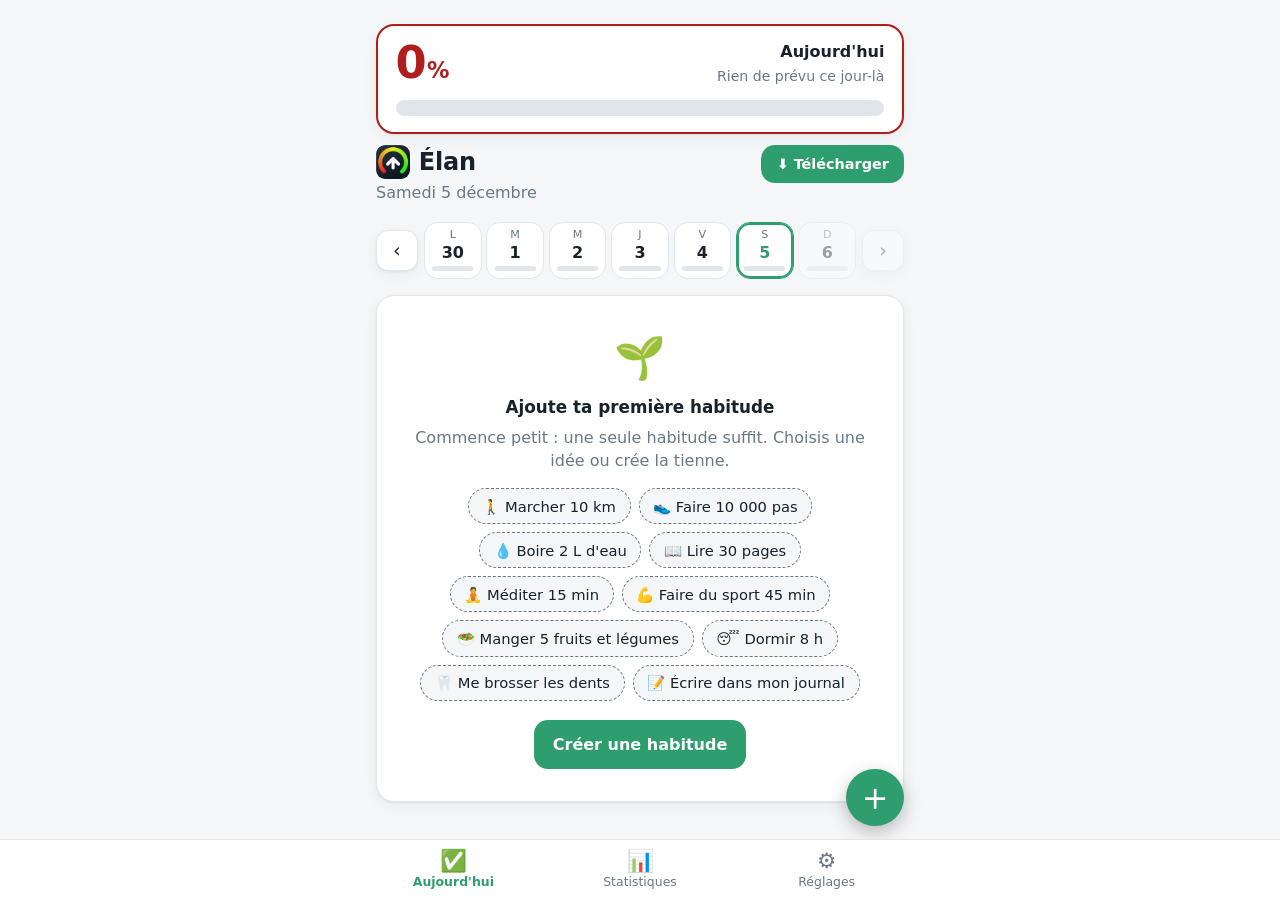
==== index.html @ 86e31b87 "Nouveau logo Elan (jauge rouge-vert et fleche montante) Co-Authored-By: Claude Sonnet 5.5 <noreply@a" ====
<!DOCTYPE html>
<html lang="fr">
<head>
<meta charset="UTF-8">
<meta name="viewport" content="width=device-width, initial-scale=1, viewport-fit=cover">
<title>Élan – Suivi d'habitudes gratuit, séries et jauges</title>
<meta name="description" content="Élan : suis tes habitudes jour après jour : séries, statistiques, calendrier. Gratuit, sans compte, fonctionne hors ligne et tes données restent sur ton appareil.">
<meta property="og:title" content="Élan – Suivi d'habitudes gratuit">
<meta property="og:description" content="Séries, jauges de 0 à 100 % et statistiques. Gratuit, sans compte, hors ligne.">
<meta property="og:type" content="website">
<meta property="og:locale" content="fr_FR">
<link rel="manifest" href="manifest.json">
<meta name="theme-color" content="#f4f6f8" media="(prefers-color-scheme: light)">
<meta name="theme-color" content="#11181f" media="(prefers-color-scheme: dark)">
<link rel="icon" type="image/png" href="icons/icon-192.png">
<link rel="apple-touch-icon" href="icons/apple-touch-icon.png">
<meta name="apple-mobile-web-app-capable" content="yes">
<meta name="mobile-web-app-capable" content="yes">
<meta name="apple-mobile-web-app-title" content="Élan">
<style>
:root{
  --bg:#f4f6f8; --card:#fff; --ink:#18222b; --muted:#6a7885; --line:#e1e6ea; --accent:#2f9e6e; --accent-ink:#fff;
  --shadow:0 1px 2px rgba(20,30,40,.06),0 4px 14px rgba(20,30,40,.05);
}
@media (prefers-color-scheme:dark){
  :root{--bg:#11181f; --card:#1a232c; --ink:#e8eef3; --muted:#8d9ba8; --line:#2a3641; --accent:#3fbf8a; --accent-ink:#08150f; --shadow:none}
}
*{box-sizing:border-box;-webkit-tap-highlight-color:transparent}
html,body{margin:0;background:var(--bg);color:var(--ink);font:16px/1.45 system-ui,-apple-system,"Segoe UI",Roboto,sans-serif}
button,input,select{font:inherit;color:inherit}
button{cursor:pointer}
.app{max-width:560px;margin:0 auto;min-height:100dvh;padding:calc(env(safe-area-inset-top) + 1rem) 1rem calc(5.5rem + env(safe-area-inset-bottom))}
h1{font-size:1.5rem;margin:0;letter-spacing:-.01em;display:flex;align-items:center;gap:.55rem}
h1 img{border-radius:9px}
h2{font-size:1.05rem;margin:1.6rem 0 .6rem}
.sub{color:var(--muted);margin:.1rem 0 0}
.sub::first-letter{text-transform:uppercase}
.head{display:flex;align-items:flex-start;justify-content:space-between;gap:1rem}
.btn.dl{padding:.55rem .95rem;font-size:.9rem;white-space:nowrap;flex:0 0 auto}
.iconbtn{border:1px solid var(--line);background:var(--card);border-radius:12px;width:2.6rem;height:2.6rem;display:grid;place-items:center;font-size:1.2rem;box-shadow:var(--shadow)}
.iconbtn:disabled{opacity:.35;cursor:default}
.card{background:var(--card);border:1px solid var(--line);border-radius:18px;box-shadow:var(--shadow)}

/* semaine */
.week{display:flex;align-items:center;gap:.4rem;margin:1.1rem 0 1rem}
.days{display:grid;grid-template-columns:repeat(7,1fr);gap:.3rem;flex:1}
.day{border:1px solid var(--line);background:var(--card);border-radius:14px;padding:.4rem 0 .45rem;text-align:center;line-height:1.15}
.day small{display:block;color:var(--muted);font-size:.7rem;text-transform:uppercase}
.day b{display:block;font-size:1rem;margin:.1rem 0 .25rem}
.day i{display:block;height:5px;border-radius:9px;margin:0 .45rem;background:var(--line);overflow:hidden}
.day i span{display:block;height:100%;background:var(--accent)}
.day.sel{border-color:var(--accent);box-shadow:0 0 0 2px var(--accent) inset}
.day.today b{color:var(--accent)}
.day:disabled{opacity:.4;cursor:default}

/* synthèse du jour */
.sum{display:flex;align-items:center;gap:1rem;padding:1rem 1.1rem;margin-bottom:1rem}
.ring{flex:0 0 auto;width:78px;height:78px;position:relative}
.ring svg{width:100%;height:100%;transform:rotate(-90deg)}
.ring circle{fill:none;stroke-width:9}
.ring .bg{stroke:var(--line)}
.ring .fg{stroke:var(--accent);stroke-linecap:round;transition:stroke-dashoffset .35s}
.ring span{position:absolute;inset:0;display:grid;place-items:center;font-weight:700}
.sum p{margin:0}
.sum .big{font-size:1.15rem;font-weight:700}
.sum .muted{color:var(--muted);font-size:.92rem}

/* compteur global collé en haut */
.stick{position:sticky;top:0;z-index:4;background:var(--bg);margin:0 -1rem;padding:calc(env(safe-area-inset-top) * 0 + .5rem) 1rem .7rem}
.meter{padding:.9rem 1.1rem 1rem;border-width:2px;border-color:var(--pc);transition:border-color .6s}
.meter .mt{display:flex;align-items:center;gap:1rem}
.meter .mn{font-size:2.8rem;font-weight:800;line-height:1;letter-spacing:-.03em;color:var(--pc);transition:color .6s;font-variant-numeric:tabular-nums}
.meter .mu{font-size:1.4rem;font-weight:800;color:var(--pc);margin-left:.1rem;transition:color .6s}
.meter .ml{margin-left:auto;text-align:right;min-width:0}
.meter .ml b{display:block}
.meter .ml span{color:var(--muted);font-size:.88rem}
.mbar{height:16px;border-radius:99px;background:var(--line);overflow:hidden;margin-top:.8rem}
.mbar span{display:block;height:100%;border-radius:99px;background:var(--pc);transition:width .6s cubic-bezier(.3,.8,.3,1),background-color .6s}

/* jauge 0-100 % d'une habitude chiffrée */
.gauge{flex:0 0 100%;padding:.2rem .2rem .1rem}
.gauge input{-webkit-appearance:none;appearance:none;display:block;width:100%;height:14px;border-radius:99px;margin:.3rem 0;background:linear-gradient(90deg,var(--pc) calc(var(--p) * 1%),var(--line) calc(var(--p) * 1%));outline:none;touch-action:pan-y}
.gauge input::-webkit-slider-thumb{-webkit-appearance:none;width:28px;height:28px;border-radius:50%;background:#fff;border:4px solid var(--pc);box-shadow:0 1px 4px rgba(0,0,0,.35)}
.gauge input::-moz-range-thumb{width:20px;height:20px;border-radius:50%;background:#fff;border:4px solid var(--pc);box-shadow:0 1px 4px rgba(0,0,0,.35)}
.gauge input:focus-visible{outline:2px solid var(--ink);outline-offset:4px}
.gauge .scale{display:flex;justify-content:space-between;color:var(--muted);font-size:.72rem}
.pcol{font-weight:700;color:var(--pc)}
.goalrow{display:grid;grid-template-columns:1fr 1.3fr;gap:.5rem}
.exs{display:flex;gap:.4rem;overflow-x:auto;padding-bottom:.2rem}
.exs .chip{white-space:nowrap;flex:0 0 auto;font-size:.85rem;padding:.3rem .7rem}
.hint{color:var(--muted);font-size:.82rem;font-weight:400}

/* liste d'habitudes */
.list{display:grid;gap:.6rem}
.hab{display:flex;flex-wrap:wrap;align-items:center;gap:.8rem;padding:.7rem .7rem .7rem .8rem}
.check{flex:0 0 auto;width:2.8rem;height:2.8rem;border-radius:50%;border:2.5px solid var(--c);background:transparent;display:grid;place-items:center;font-size:1.3rem;transition:background .15s,transform .1s}
.check:active{transform:scale(.9)}
.hab.done .check{background:var(--c);color:#fff}
.hab .txt{flex:1;min-width:0;text-align:left;background:none;border:0;padding:0}
.hab .name{display:block;font-weight:600;overflow:hidden;text-overflow:ellipsis;white-space:nowrap}
.hab.done .name{color:var(--muted);text-decoration:line-through;text-decoration-thickness:1.5px}
.hab .meta{display:block;color:var(--muted);font-size:.85rem}
.more{border:0;background:none;color:var(--muted);font-size:1.3rem;width:2.2rem;height:2.2rem;border-radius:10px}
.more:hover{background:var(--line)}
.empty{text-align:center;padding:2rem 1.2rem}
.empty .em{font-size:2.6rem}
.chips{display:flex;flex-wrap:wrap;gap:.5rem;justify-content:center;margin-top:1rem}
.chip{border:1px dashed var(--muted);background:var(--bg);border-radius:99px;padding:.4rem .85rem;font-size:.92rem}
.chip:hover{border-style:solid;border-color:var(--ink)}

/* boutons */
.btn{border:0;background:var(--accent);color:var(--accent-ink);font-weight:700;border-radius:14px;padding:.8rem 1.2rem}
.btn.ghost{background:transparent;color:var(--ink);border:1px solid var(--line)}
.btn.danger{background:transparent;color:#d64545;border:1px solid #d64545}
.btn.block{width:100%}
.fab{position:fixed;right:max(1rem,calc(50% - 280px + 1rem));bottom:calc(4.6rem + env(safe-area-inset-bottom));width:3.6rem;height:3.6rem;border-radius:50%;border:0;background:var(--accent);color:var(--accent-ink);font-size:2rem;line-height:1;box-shadow:0 6px 18px rgba(0,0,0,.25);z-index:5}

/* barre d'onglets */
.tabs{position:fixed;left:0;right:0;bottom:0;display:flex;justify-content:center;background:var(--card);border-top:1px solid var(--line);padding-bottom:env(safe-area-inset-bottom);z-index:6}
.tabs div{display:flex;width:100%;max-width:560px}
.tabs button{flex:1;border:0;background:none;padding:.6rem 0 .55rem;color:var(--muted);font-size:.78rem;display:grid;gap:.1rem;justify-items:center}
.tabs button span{font-size:1.35rem;line-height:1}
.tabs button.on{color:var(--accent);font-weight:700}

/* stats */
.grid2{display:grid;grid-template-columns:1fr 1fr;gap:.6rem}
.stat{padding:.9rem 1rem}
.stat b{display:block;font-size:1.6rem;line-height:1.1}
.stat span{color:var(--muted);font-size:.85rem}
.heat{display:grid;grid-template-rows:repeat(7,1fr);grid-auto-flow:column;gap:4px;padding:1rem}
.heat i{aspect-ratio:1;border-radius:4px;background:var(--line);display:block}
.heat i.l1{background:color-mix(in srgb,var(--accent) 30%,var(--line))}
.heat i.l2{background:color-mix(in srgb,var(--accent) 60%,var(--line))}
.heat i.l3{background:var(--accent)}
.heat i.none{background:transparent}
.hs{padding:.9rem 1rem;margin-bottom:.6rem}
.hs .top{display:flex;align-items:center;gap:.6rem}
.hs .top b{flex:1;min-width:0;overflow:hidden;text-overflow:ellipsis;white-space:nowrap}
.hs .nums{display:flex;gap:1.2rem;margin:.6rem 0 .5rem;font-size:.9rem;color:var(--muted)}
.hs .nums strong{color:var(--ink);font-size:1.05rem}
.bar{height:8px;border-radius:9px;background:var(--line);overflow:hidden}
.bar span{display:block;height:100%;background:var(--c)}

/* réglages */
.set{padding:1rem 1.1rem;margin-bottom:.8rem}
.set p{margin:.2rem 0 .8rem;color:var(--muted);font-size:.93rem}
.set .row{display:flex;gap:.6rem;flex-wrap:wrap}
.legal{color:var(--muted);font-size:.85rem;text-align:center;margin-top:1.5rem}
.legal a{color:inherit}

/* fenêtre d'édition */
dialog{border:0;border-radius:22px;padding:0;width:min(520px,calc(100vw - 1.2rem));max-height:92dvh;background:var(--card);color:var(--ink);box-shadow:0 20px 60px rgba(0,0,0,.35)}
dialog::backdrop{background:rgba(8,14,20,.55)}
dialog form{padding:1.2rem 1.2rem 1rem;display:grid;gap:1rem}
dialog h3{margin:0;font-size:1.2rem}
label.f{display:grid;gap:.35rem;font-weight:600;font-size:.92rem}
label.f small{font-weight:400;color:var(--muted)}
input[type=text]{width:100%;padding:.7rem .85rem;border-radius:12px;border:1px solid var(--line);background:var(--bg)}
input[type=text]:focus{outline:2px solid var(--accent);outline-offset:0}
.emojis{display:grid;grid-template-columns:repeat(8,1fr);gap:.3rem}
.emojis button,.dow button{border:1px solid var(--line);background:var(--bg);border-radius:10px;padding:.35rem 0;font-size:1.25rem}
.emojis button.on,.dow button.on{border-color:var(--accent);box-shadow:0 0 0 2px var(--accent) inset}
.colors{display:flex;gap:.55rem;flex-wrap:wrap}
.colors button{width:2.1rem;height:2.1rem;border-radius:50%;border:3px solid var(--card);background:var(--c);box-shadow:0 0 0 1.5px var(--line)}
.colors button.on{box-shadow:0 0 0 2.5px var(--ink)}
.dow{display:grid;grid-template-columns:repeat(7,1fr);gap:.3rem}
.dow button{font-size:.85rem;font-weight:600}
.dow button.on{background:var(--accent);color:var(--accent-ink)}
.presets{display:flex;gap:.8rem;font-size:.85rem}
.presets button{background:none;border:0;color:var(--accent);padding:0;text-decoration:underline}
.acts{display:flex;gap:.6rem;justify-content:space-between;flex-wrap:wrap}
.acts .r{display:flex;gap:.6rem;margin-left:auto}
.toast{position:fixed;left:50%;bottom:calc(5.2rem + env(safe-area-inset-bottom));transform:translateX(-50%) translateY(20px);background:var(--ink);color:var(--bg);padding:.6rem 1rem;border-radius:99px;font-size:.92rem;opacity:0;pointer-events:none;transition:.25s;z-index:20;max-width:90vw;text-align:center}
.toast.show{opacity:1;transform:translateX(-50%)}
@media (prefers-reduced-motion:reduce){*{transition:none!important}}
</style>
</head>
<body>
<div class="app" id="app"></div>
<button class="fab" id="fab" aria-label="Ajouter une habitude">+</button>
<nav class="tabs" aria-label="Navigation"><div>
  <button data-tab="today"><span>✅</span>Aujourd'hui</button>
  <button data-tab="stats"><span>📊</span>Statistiques</button>
  <button data-tab="settings"><span>⚙️</span>Réglages</button>
</div></nav>
<dialog id="dlg"></dialog>
<div class="toast" id="toast" role="status" aria-live="polite"></div>

<script>
"use strict";
/* ---------- données ---------- */
const KEY = "habitudes-v1";
const COLORS = ["#2f9e6e", "#3b8fd9", "#8a63d2", "#e0577d", "#e8863a", "#d9b12a", "#17a2b8", "#7a8794"];
const EMOJIS = ["💧","📖","🏃","🧘","💪","🥗","😴","🧹","📝","🎸","🚭","💊","🦷","🌿","🚶","☀️"];
const WD = ["L","M","M","J","V","S","D"];
const WDLONG = ["lundi","mardi","mercredi","jeudi","vendredi","samedi","dimanche"];
// [icône, nom, objectif chiffré (0 = simple case à cocher), unité]
const SUGGEST = [
  ["🚶","Marcher 10 km",10,"km"], ["👟","Faire 10 000 pas",10000,"pas"], ["💧","Boire 2 L d'eau",2,"L"],
  ["📖","Lire 30 pages",30,"pages"], ["🧘","Méditer 15 min",15,"min"], ["💪","Faire du sport 45 min",45,"min"],
  ["🥗","Manger 5 fruits et légumes",5,"portions"], ["😴","Dormir 8 h",8,"h"],
  ["🦷","Me brosser les dents",0,""], ["📝","Écrire dans mon journal",0,""]
];
// Rouge (0 %) → orange → jaune → vert (100 %), de façon continue.
const pctColor = p => `hsl(${Math.round(Math.max(0, Math.min(100, p)) * 1.2)} 72% ${p > 35 && p < 70 ? 42 : 40}%)`;
const nf = new Intl.NumberFormat("fr-FR", { maximumFractionDigits: 2 });

const $ = s => document.querySelector(s);
const esc = s => String(s).replace(/[&<>"']/g, c => ({ "&": "&amp;", "<": "&lt;", ">": "&gt;", '"': "&quot;", "'": "&#39;" }[c]));
const uid = () => Date.now().toString(36) + Math.random().toString(36).slice(2, 7);

const pad = n => String(n).padStart(2, "0");
const dkey = d => `${d.getFullYear()}-${pad(d.getMonth() + 1)}-${pad(d.getDate())}`;
const parse = k => { const [y, m, d] = k.split("-").map(Number); return new Date(y, m - 1, d, 12); };
const addDays = (k, n) => { const d = parse(k); d.setDate(d.getDate() + n); return dkey(d); };
const wday = k => (parse(k).getDay() + 6) % 7;            // lundi = 0
const todayKey = () => dkey(new Date());
const monday = k => addDays(k, -wday(k));
const isKey = k => typeof k === "string" && /^\d{4}-\d{2}-\d{2}$/.test(k);

function load() {
  try {
    const s = JSON.parse(localStorage.getItem(KEY) || "null");
    if (s) return clean(s);
  } catch (_) {}
  return { habits: [], log: {}, prog: {} };
}
// Nettoie des données (stockage ou import) : on ne garde que ce qui a la bonne forme.
function clean(s) {
  const habits = (Array.isArray(s.habits) ? s.habits : []).filter(h => h && typeof h.id === "string" && typeof h.name === "string" && isKey(h.created)).slice(0, 200).map(h => ({
    id: h.id.slice(0, 40),
    name: h.name.slice(0, 60),
    emoji: typeof h.emoji === "string" ? h.emoji.slice(0, 8) : "✅",
    color: COLORS.includes(h.color) ? h.color : COLORS[0],
    days: Array.isArray(h.days) ? [...new Set(h.days.filter(n => Number.isInteger(n) && n >= 0 && n <= 6))] : [0,1,2,3,4,5,6],
    created: h.created,
    archived: !!h.archived,
    goal: h.goal && Number.isFinite(h.goal.target) && h.goal.target > 0 && h.goal.target <= 1e6
      ? { target: h.goal.target, unit: String(h.goal.unit || "").slice(0, 12) } : null
  }));
  const ids = new Set(habits.map(h => h.id)), log = {}, prog = {};
  if (s.log && typeof s.log === "object") for (const [k, v] of Object.entries(s.log)) {
    if (isKey(k) && Array.isArray(v)) { const l = [...new Set(v.filter(i => ids.has(i)))]; if (l.length) log[k] = l; }
  }
  // prog[jour][id] = avancement de 1 à 100 % pour les habitudes chiffrées
  if (s.prog && typeof s.prog === "object") for (const [k, v] of Object.entries(s.prog)) {
    if (!isKey(k) || !v || typeof v !== "object") continue;
    const o = {};
    for (const [i, p] of Object.entries(v)) if (ids.has(i) && Number.isFinite(p) && p > 0) o[i] = Math.min(100, Math.round(p));
    if (Object.keys(o).length) prog[k] = o;
  }
  return { habits, log, prog };
}
let S = load();
const save = () => { try { localStorage.setItem(KEY, JSON.stringify(S)); } catch (_) { toast("Enregistrement impossible : stockage plein ou bloqué."); } };

/* ---------- logique ---------- */
const active = () => S.habits.filter(h => !h.archived);
const sched = (h, k) => h.days.includes(wday(k)) && k >= h.created;
const done = (h, k) => (S.log[k] || []).includes(h.id);
const forDay = k => active().filter(h => sched(h, k));

// Avancement d'une habitude un jour donné, de 0 à 100 %. Une habitude simple vaut 0 ou 100.
const pct = (h, k) => h.goal ? ((S.prog[k] || {})[h.id] || 0) : (done(h, k) ? 100 : 0);
const dayPct = k => { const hs = forDay(k); return hs.length ? hs.reduce((n, h) => n + pct(h, k), 0) / hs.length : 0; };

// Règle l'avancement ; à 100 % l'habitude compte comme faite (séries, statistiques).
function setPct(h, k, p) {
  p = Math.max(0, Math.min(100, Math.round(p)));
  const P = S.prog[k] || (S.prog[k] = {});
  if (h.goal && p > 0) P[h.id] = p; else delete P[h.id];
  if (!Object.keys(P).length) delete S.prog[k];
  const l = S.log[k] || (S.log[k] = []), i = l.indexOf(h.id);
  if (p >= 100 && i < 0) l.push(h.id);
  if (p < 100 && i >= 0) l.splice(i, 1);
  if (!l.length) delete S.log[k];
}
function toggle(id, k) {
  const h = S.habits.find(x => x.id === id);
  setPct(h, k, pct(h, k) >= 100 ? 0 : 100);
  save();
}
// Série en cours : jours prévus consécutifs réalisés. Aujourd'hui non fait ne casse pas la série.
function streak(h) {
  const t = todayKey(); let n = 0, k = t;
  for (let i = 0; i < 1500 && k >= h.created; i++, k = addDays(k, -1)) {
    if (!sched(h, k)) continue;
    if (done(h, k)) n++; else if (k !== t) break;
  }
  return n;
}
function bestStreak(h) {
  const t = todayKey(); let cur = 0, best = 0;
  for (let k = h.created, i = 0; k <= t && i < 4000; k = addDays(k, 1), i++) {
    if (!sched(h, k)) continue;
    if (done(h, k)) { cur++; best = Math.max(best, cur); } else if (k !== t) cur = 0;
  }
  return best;
}
function rate(h, days) {
  const t = todayKey(); let p = 0, d = 0;
  for (let i = 0; i < days; i++) { const k = addDays(t, -i); if (k < h.created) break; if (sched(h, k)) { p++; if (done(h, k)) d++; } }
  return p ? d / p : null;
}
const total = h => Object.values(S.log).reduce((n, l) => n + (l.includes(h.id) ? 1 : 0), 0);
function dayRatio(k) { const hs = forDay(k); return hs.length ? dayPct(k) / 100 : null; }
const scheduleText = h => h.days.length === 7 ? "Tous les jours" : h.days.length === 0 ? "Aucun jour" :
  [0,1,2,3,4].every(i => h.days.includes(i)) && h.days.length === 5 ? "En semaine" :
  h.days.length === 2 && h.days.includes(5) && h.days.includes(6) ? "Le week-end" :
  [...h.days].sort().map(i => WDLONG[i].slice(0, 3) + ".").join(" ");

/* ---------- état de l'interface ---------- */
let tab = "today", sel = todayKey(), weekBack = 0;

function render() {
  $("#fab").style.display = tab === "settings" ? "none" : "";
  document.querySelectorAll(".tabs button").forEach(b => b.classList.toggle("on", b.dataset.tab === tab));
  $("#app").innerHTML = tab === "today" ? viewToday() : tab === "stats" ? viewStats() : viewSettings();
  if (tab === "today") animateMeter();
}

// Pendant qu'on glisse une jauge : met à jour la carte et le compteur sans tout redessiner (sinon le doigt perd le curseur).
function live(input) {
  const h = S.habits.find(x => x.id === input.dataset.gauge); if (!h) return;
  const p = +input.value, was = done(h, sel);
  setPct(h, sel, p);
  const card = input.closest(".hab"), g = input.closest(".gauge");
  g.style.setProperty("--p", p); g.style.setProperty("--pc", pctColor(p));
  card.querySelector(".meta").innerHTML = metaText(h, sel);
  card.classList.toggle("done", done(h, sel));
  const chk = card.querySelector(".check"); chk.textContent = done(h, sel) ? "✓" : h.emoji; chk.setAttribute("aria-pressed", done(h, sel));
  const dp = Math.round(dayPct(sel)), hs = forDay(sel);
  cancelAnimationFrame(tween); shown = dp;
  $("#mnum").textContent = dp; $("#mfill").style.width = dp + "%"; $("#meter").style.setProperty("--pc", pctColor(dp));
  $("#mmsg").textContent = meterMsg(dp, hs.length, hs.filter(x => done(x, sel)).length);
  return !was && done(h, sel);
}

function viewToday() {
  const t = todayKey(), start = addDays(monday(t), -7 * weekBack);
  const d = parse(sel);
  const strip = Array.from({ length: 7 }, (_, i) => {
    const k = addDays(start, i), r = dayRatio(k), fut = k > t;
    return `<button class="day${k === sel ? " sel" : ""}${k === t ? " today" : ""}" data-day="${k}" ${fut ? "disabled" : ""} aria-label="${WDLONG[i]} ${parse(k).getDate()}">
      <small>${WD[i]}</small><b>${parse(k).getDate()}</b><i><span style="width:${r === null ? 0 : Math.round(r * 100)}%;background:${pctColor(r === null ? 0 : r * 100)}"></span></i></button>`;
  }).join("");

  const hs = forDay(sel), nd = hs.filter(h => done(h, sel)).length, dp = Math.round(dayPct(sel));
  const label = sel === t ? "Aujourd'hui" : sel === addDays(t, -1) ? "Hier" : "Ce jour-là";

  let body;
  if (!active().length) {
    body = `<div class="card empty"><div class="em">🌱</div><h2 style="margin:.4rem 0">Ajoute ta première habitude</h2>
      <p class="muted" style="color:var(--muted);margin:0">Commence petit : une seule habitude suffit. Choisis une idée ou crée la tienne.</p>
      <div class="chips">${SUGGEST.map((s, i) => `<button class="chip" data-sug="${i}">${s[0]} ${esc(s[1])}</button>`).join("")}</div>
      <p style="margin:1.2rem 0 0"><button class="btn" data-new>Créer une habitude</button></p></div>`;
  } else if (!hs.length) {
    body = `<div class="card empty"><div class="em">😌</div><p style="margin:.4rem 0 0">Aucune habitude prévue ce jour-là. Profite !</p></div>`;
  } else {
    body = `<div class="list">${hs.map(h => {
      const dn = done(h, sel), p = pct(h, sel);
      return `<div class="hab card${dn ? " done" : ""}" style="--c:${h.color}" data-card="${h.id}">
        <button class="check" data-toggle="${h.id}" aria-pressed="${dn}" aria-label="${dn ? "Décocher" : "Cocher"} ${esc(h.name)}">${dn ? "✓" : esc(h.emoji)}</button>
        <button class="txt" data-toggle="${h.id}"><span class="name">${esc(h.name)}</span>
          <span class="meta">${metaText(h, sel)}</span></button>
        <button class="more" data-edit="${h.id}" aria-label="Modifier ${esc(h.name)}">⋯</button>
        ${h.goal ? `<div class="gauge" style="--p:${p};--pc:${pctColor(p)}"><input type="range" min="0" max="100" step="1" value="${p}" data-gauge="${h.id}" aria-label="Avancement de ${esc(h.name)}">
          <div class="scale"><span>0 %</span><span>50 %</span><span>100 %</span></div></div>` : ""}</div>`;
    }).join("")}</div>`;
  }

  return `<div class="stick"><div class="card meter" id="meter" style="--pc:${pctColor(shown)}">
      <div class="mt"><div><span class="mn" id="mnum">${Math.round(shown)}</span><span class="mu">%</span></div>
        <div class="ml"><b>${label}</b><span id="mmsg">${esc(meterMsg(dp, hs.length, nd))}</span></div></div>
      <div class="mbar" role="progressbar" aria-valuemin="0" aria-valuemax="100" aria-valuenow="${dp}" aria-label="Avancement de la journée"><span id="mfill" style="width:${shown}%"></span></div></div></div>
    <div class="head"><div><h1><img src="icons/icon-192.png" alt="" width="34" height="34">Élan</h1><p class="sub">${esc(d.toLocaleDateString("fr-FR", { weekday: "long", day: "numeric", month: "long" }))}</p></div>${installed() ? "" : `<button class="btn dl" id="dl">⬇ Télécharger</button>`}</div>
    <div class="week"><button class="iconbtn" data-week="-1" aria-label="Semaine précédente">‹</button><div class="days">${strip}</div>
    <button class="iconbtn" data-week="1" aria-label="Semaine suivante" ${weekBack === 0 ? "disabled" : ""}>›</button></div>
    ${body}`;
}

// Texte sous le nom : quantité atteinte pour une habitude chiffrée, série de jours sinon.
function metaText(h, k) {
  const s = streak(h), streakTxt = s ? `🔥 ${s} ${s > 1 ? "jours" : "jour"} d'affilée` : "";
  if (!h.goal) return esc(streakTxt || scheduleText(h));
  const p = pct(h, k), amount = `${nf.format(Math.round(h.goal.target * p) / 100)} / ${nf.format(h.goal.target)}${h.goal.unit ? " " + esc(h.goal.unit) : ""}`;
  return `${amount} · <span class="pcol" style="--pc:${pctColor(p)}">${p} %</span>${streakTxt ? " · " + streakTxt : ""}`;
}
function meterMsg(p, n, nd) {
  if (!n) return "Rien de prévu ce jour-là";
  if (p >= 100) return "Journée parfaite, bravo ! 🎉";
  if (p === 0) return `${n} à faire, c'est parti !`;
  if (p < 50) return `${nd}/${n} terminées, continue !`;
  return `${nd}/${n} terminées, presque !`;
}

// Compteur du haut : le nombre « monte » en douceur jusqu'à la nouvelle valeur, la couleur glisse du rouge au vert.
let shown = 0, tween = 0;
function animateMeter() {
  const target = Math.round(dayPct(sel)), fill = $("#mfill"), num = $("#mnum"), box = $("#meter");
  if (!fill) return;
  cancelAnimationFrame(tween);
  const from = shown, t0 = performance.now(), dur = matchMedia("(prefers-reduced-motion:reduce)").matches ? 0 : 650;
  requestAnimationFrame(() => { fill.style.width = target + "%"; box.style.setProperty("--pc", pctColor(target)); });
  const step = now => {
    const f = dur ? Math.min(1, (now - t0) / dur) : 1;
    shown = from + (target - from) * (1 - Math.pow(1 - f, 3));
    num.textContent = Math.round(shown);
    if (f < 1) tween = requestAnimationFrame(step); else shown = target;
  };
  tween = requestAnimationFrame(step);
}

function viewStats() {
  const hs = active(), t = todayKey();
  if (!hs.length) return `<h1>Statistiques</h1><div class="card empty" style="margin-top:1rem"><div class="em">📊</div><p>Ajoute une habitude pour voir tes statistiques.</p></div>`;
  // calendrier : 12 semaines, colonnes = semaines, lignes = lundi à dimanche
  const first = addDays(monday(t), -7 * 11);
  let cells = "";
  for (let i = 0; i < 84; i++) {
    const k = addDays(first, i), r = k > t ? undefined : dayRatio(k);
    const cls = r === undefined ? "none" : r === null || r === 0 ? "" : r < .5 ? "l1" : r < 1 ? "l2" : "l3";
    cells += `<i class="${cls}" title="${k}${r == null ? "" : " : " + Math.round(r * 100) + " %"}"></i>`;
  }
  let p = 0, d = 0;
  for (let i = 0; i < 7; i++) { const k = addDays(t, -i); for (const h of forDay(k)) { p++; if (done(h, k)) d++; } }
  const week = p ? Math.round(d / p * 100) + " %" : "–";
  const bestNow = Math.max(0, ...hs.map(streak));
  const totalDone = hs.reduce((n, h) => n + total(h), 0);

  return `<h1>Statistiques</h1>
    <div class="grid2" style="margin-top:1rem">
      <div class="card stat"><b>${week}</b><span>réussite sur 7 jours</span></div>
      <div class="card stat"><b>🔥 ${bestNow}</b><span>meilleure série en cours</span></div>
      <div class="card stat"><b>${totalDone}</b><span>validations au total</span></div>
      <div class="card stat"><b>${hs.length}</b><span>habitude${hs.length > 1 ? "s" : ""} suivie${hs.length > 1 ? "s" : ""}</span></div></div>
    <h2>12 dernières semaines</h2><div class="card heat" aria-label="Calendrier des 12 dernières semaines">${cells}</div>
    <h2>Par habitude</h2>${hs.map(h => {
      const r = rate(h, 30);
      return `<div class="card hs" style="--c:${h.color}"><div class="top"><span style="font-size:1.4rem">${esc(h.emoji)}</span><b>${esc(h.name)}</b><button class="more" data-edit="${h.id}" aria-label="Modifier">⋯</button></div>
        <div class="nums"><span><strong>${streak(h)}</strong> série</span><span><strong>${bestStreak(h)}</strong> record</span><span><strong>${total(h)}</strong> fois</span><span><strong>${r === null ? "–" : Math.round(r * 100) + " %"}</strong> sur 30 j</span></div>
        <div class="bar"><span style="width:${r === null ? 0 : Math.round(r * 100)}%"></span></div></div>`;
    }).join("")}`;
}

function viewSettings() {
  const arch = S.habits.filter(h => h.archived);
  return `<h1>Réglages</h1>
    ${installed() ? "" : `<div class="card set" id="installBox" style="margin-top:1rem"><b>Télécharger l'application</b><p>Ajoute Élan à ton écran d'accueil : elle s'ouvre comme une vraie app, même sans internet.</p><button class="btn" id="dl">⬇ Télécharger</button></div>`}
    <div class="card set" style="margin-top:1rem"><b>Sauvegarde</b><p>Tes données sont uniquement sur cet appareil. Exporte-les pour les garder en sécurité ou les passer sur un autre appareil.</p>
      <div class="row"><button class="btn ghost" id="export">Exporter (fichier)</button><button class="btn ghost" id="import">Importer…</button></div>
      <input type="file" id="file" accept="application/json,.json" hidden></div>
    ${arch.length ? `<div class="card set"><b>Habitudes archivées</b><p>Elles n'apparaissent plus mais gardent leur historique.</p>${arch.map(h => `<div class="row" style="align-items:center;margin-bottom:.4rem"><span>${esc(h.emoji)}</span><span style="flex:1">${esc(h.name)}</span><button class="btn ghost" data-restore="${h.id}">Restaurer</button></div>`).join("")}</div>` : ""}
    <div class="card set"><b>Tout effacer</b><p>Supprime toutes les habitudes et tout l'historique de cet appareil. Action définitive.</p><button class="btn danger" id="wipe">Tout effacer</button></div>
    <p class="legal">Gratuit, sans compte, sans pub. Aucune donnée n'est envoyée sur internet.<br>Tes données ne quittent jamais ton appareil.</p>`;
}

/* ---------- fenêtre d'édition ---------- */
const dlg = $("#dlg");
let form = null;
function openForm(id) {
  const h = id ? S.habits.find(x => x.id === id) : null;
  form = h ? { ...h, days: [...h.days], id: h.id, gt: h.goal ? String(h.goal.target).replace(".", ",") : "", gu: h.goal ? h.goal.unit : "" }
           : { id: null, name: "", emoji: EMOJIS[0], color: COLORS[0], days: [0,1,2,3,4,5,6], gt: "", gu: "" };
  drawForm(); dlg.showModal();
  if (!h) setTimeout(() => dlg.querySelector("#fname").focus(), 50);
}
function drawForm() {
  const isNew = !form.id;
  dlg.innerHTML = `<form method="dialog" id="f" novalidate>
    <h3>${isNew ? "Nouvelle habitude" : "Modifier l'habitude"}</h3>
    ${isNew ? `<div class="f" style="display:grid;gap:.35rem"><b style="font-size:.92rem">Exemples</b><div class="exs">${SUGGEST.map((s, i) => `<button type="button" class="chip" data-ex="${i}">${s[0]} ${esc(s[1])}</button>`).join("")}</div></div>` : ""}
    <label class="f">Nom<input type="text" id="fname" maxlength="60" placeholder="Ex. : Lire 10 minutes" autocomplete="off" value="${esc(form.name)}"></label>
    <div class="f" style="display:grid;gap:.35rem"><b style="font-size:.92rem">Icône</b><div class="emojis">${EMOJIS.map(e => `<button type="button" data-emoji="${e}" class="${e === form.emoji ? "on" : ""}">${e}</button>`).join("")}</div></div>
    <div class="f" style="display:grid;gap:.35rem"><b style="font-size:.92rem">Couleur</b><div class="colors">${COLORS.map(c => `<button type="button" data-color="${c}" style="--c:${c}" class="${c === form.color ? "on" : ""}" aria-label="Couleur ${c}"></button>`).join("")}</div></div>
    <div class="f" style="display:grid;gap:.35rem"><b style="font-size:.92rem">Jours concernés</b><div class="dow">${WD.map((w, i) => `<button type="button" data-dow="${i}" class="${form.days.includes(i) ? "on" : ""}" aria-label="${WDLONG[i]}">${w}</button>`).join("")}</div>
      <div class="presets"><button type="button" data-preset="all">Tous les jours</button><button type="button" data-preset="week">Semaine</button><button type="button" data-preset="we">Week-end</button></div></div>
    <div class="f" style="display:grid;gap:.35rem"><b style="font-size:.92rem">Objectif chiffré <span class="hint">(facultatif)</span></b>
      <div class="goalrow"><input type="text" id="gt" inputmode="decimal" autocomplete="off" placeholder="Ex. : 10" value="${esc(form.gt)}" aria-label="Quantité à atteindre"><input type="text" id="gu" maxlength="12" autocomplete="off" placeholder="km, pages, min…" value="${esc(form.gu)}" aria-label="Unité"></div>
      <span class="hint">Avec un objectif, tu règles ta progression de 0 à 100 % avec une jauge. Sans objectif, c'est une simple case à cocher.</span></div>
    <p id="ferr" style="color:#d64545;margin:0;min-height:1.2em" role="alert"></p>
    <div class="acts">${isNew ? "" : `<button type="button" class="btn danger" id="arch">Archiver</button>`}
      <div class="r"><button type="button" class="btn ghost" id="cancel">Annuler</button><button type="submit" class="btn" id="ok">Enregistrer</button></div></div>
    ${isNew ? "" : `<button type="button" class="btn danger block" id="del" style="margin-top:-.2rem">Supprimer définitivement</button>`}
  </form>`;
}
dlg.addEventListener("click", e => {
  if (e.target === dlg) { dlg.close(); return; }                     // clic sur le fond
  const b = e.target.closest("button"); if (!b) return;
  const keepName = () => { form.name = dlg.querySelector("#fname").value; form.gt = dlg.querySelector("#gt").value; form.gu = dlg.querySelector("#gu").value; };
  if (b.dataset.ex !== undefined) {
    const [emoji, name, target, unit] = SUGGEST[+b.dataset.ex];
    Object.assign(form, { name, emoji, gt: target ? String(target) : "", gu: unit }); drawForm();
  } else if (b.dataset.emoji) { keepName(); form.emoji = b.dataset.emoji; drawForm(); }
  else if (b.dataset.color) { keepName(); form.color = b.dataset.color; drawForm(); }
  else if (b.dataset.dow !== undefined) {
    keepName(); const i = +b.dataset.dow;
    form.days = form.days.includes(i) ? form.days.filter(x => x !== i) : [...form.days, i]; drawForm();
  } else if (b.dataset.preset) {
    keepName(); form.days = b.dataset.preset === "all" ? [0,1,2,3,4,5,6] : b.dataset.preset === "week" ? [0,1,2,3,4] : [5,6]; drawForm();
  } else if (b.id === "cancel") dlg.close();
  else if (b.id === "arch") { S.habits.find(h => h.id === form.id).archived = true; save(); dlg.close(); toast("Habitude archivée (réglages pour la restaurer)."); render(); }
  else if (b.id === "del") {
    if (confirm("Supprimer cette habitude et tout son historique ?")) {
      S.habits = S.habits.filter(h => h.id !== form.id);
      for (const k of Object.keys(S.log)) { S.log[k] = S.log[k].filter(i => i !== form.id); if (!S.log[k].length) delete S.log[k]; }
      for (const k of Object.keys(S.prog)) { delete S.prog[k][form.id]; if (!Object.keys(S.prog[k]).length) delete S.prog[k]; }
      save(); dlg.close(); render();
    }
  }
});
dlg.addEventListener("submit", e => {
  e.preventDefault();
  const name = dlg.querySelector("#fname").value.trim();
  const err = dlg.querySelector("#ferr");
  if (!name) { err.textContent = "Donne un nom à ton habitude."; return; }
  if (!form.days.length) { err.textContent = "Choisis au moins un jour."; return; }
  const gtRaw = dlg.querySelector("#gt").value.trim(), target = parseFloat(gtRaw.replace(",", "."));
  if (gtRaw && !(target > 0 && target <= 1e6)) { err.textContent = "L'objectif doit être un nombre positif (ex. : 10)."; return; }
  const goal = gtRaw ? { target, unit: dlg.querySelector("#gu").value.trim().slice(0, 12) } : null;
  if (form.id) {
    const h = S.habits.find(x => x.id === form.id);
    Object.assign(h, { name, emoji: form.emoji, color: form.color, days: [...form.days].sort(), goal });
    // Objectif retiré : l'avancement partiel n'a plus de sens, on le supprime (les jours terminés restent faits).
    if (!goal) for (const k of Object.keys(S.prog)) { delete S.prog[k][h.id]; if (!Object.keys(S.prog[k]).length) delete S.prog[k]; }
  } else S.habits.push({ id: uid(), name, emoji: form.emoji, color: form.color, days: [...form.days].sort(), created: todayKey(), archived: false, goal });
  save(); dlg.close(); render();
});

/* ---------- événements ---------- */
$("#fab").addEventListener("click", () => openForm());
document.querySelector(".tabs").addEventListener("click", e => { const b = e.target.closest("button"); if (b) { tab = b.dataset.tab; render(); window.scrollTo(0, 0); } });

$("#app").addEventListener("click", e => {
  const b = e.target.closest("button"); if (!b) return;
  const d = b.dataset;
  if (d.toggle) {
    const was = forDay(sel).every(h => done(h, sel));
    toggle(d.toggle, sel);
    const now = forDay(sel).length && forDay(sel).every(h => done(h, sel));
    render();
    if (now && !was) toast("Journée complète, bravo ! 🎉");
    if (navigator.vibrate) try { navigator.vibrate(15); } catch (_) {}
  }
  else if (d.edit) openForm(d.edit);
  else if (d.day) { sel = d.day; render(); }
  else if (d.week) {
    weekBack = Math.max(0, weekBack + (+d.week === -1 ? 1 : -1));
    const start = addDays(monday(todayKey()), -7 * weekBack), t = todayKey();
    const k = addDays(start, wday(sel)); sel = k > t ? t : k; render();
  }
  else if ("new" in d) openForm();
  else if (d.sug !== undefined) {
    const [emoji, name, target, unit] = SUGGEST[+d.sug];
    S.habits.push({ id: uid(), name, emoji, color: COLORS[S.habits.length % COLORS.length], days: [0,1,2,3,4,5,6], created: todayKey(), archived: false, goal: target ? { target, unit } : null });
    save(); render();
  }
  else if (d.restore) { S.habits.find(h => h.id === d.restore).archived = false; save(); render(); }
  else if (b.id === "export") {
    const blob = new Blob([JSON.stringify({ app: "habitudes", version: 1, ...S }, null, 1)], { type: "application/json" });
    const a = document.createElement("a"); a.href = URL.createObjectURL(blob); a.download = `habitudes-${todayKey()}.json`;
    document.body.append(a); a.click(); a.remove(); setTimeout(() => URL.revokeObjectURL(a.href), 1000);
  }
  else if (b.id === "import") $("#file").click();
  else if (b.id === "wipe") {
    if (confirm("Tout effacer définitivement ? Pense à exporter avant.")) { S = { habits: [], log: {}, prog: {} }; shown = 0; save(); tab = "today"; toast("Données effacées."); render(); }
  }
  else if (b.id === "dl") download();
});
// Jauge : mise à jour en direct pendant le glissement, enregistrement et message de fin au relâchement.
$("#app").addEventListener("input", e => { if (e.target.dataset.gauge) live(e.target); });
$("#app").addEventListener("change", e => {
  if (e.target.dataset.gauge) {
    const hs = forDay(sel), all = hs.length && hs.every(h => done(h, sel));
    save(); render();
    if (all) toast("Journée complète, bravo ! 🎉");
    return;
  }
  if (e.target.id !== "file" || !e.target.files[0]) return;
  const f = e.target.files[0];
  if (f.size > 5e6) { toast("Fichier trop gros."); return; }
  f.text().then(txt => {
    const n = clean(JSON.parse(txt));
    if (!n.habits.length) throw new Error("vide");
    if (!confirm(`Importer ${n.habits.length} habitude(s) ? Elles remplaceront les données actuelles.`)) return;
    S = n; save(); tab = "today"; toast("Import réussi."); render();
  }).catch(() => toast("Fichier invalide."));
});

/* ---------- divers ---------- */
let tt;
function toast(msg) { const t = $("#toast"); t.textContent = msg; t.classList.add("show"); clearTimeout(tt); tt = setTimeout(() => t.classList.remove("show"), 2600); }

let deferred = null;
const installed = () => matchMedia("(display-mode: standalone)").matches || navigator.standalone === true;

// Bouton « Télécharger » : lance l'installation du navigateur si elle est disponible, sinon explique comment faire.
function download() {
  if (deferred) { deferred.prompt(); deferred.userChoice.finally(() => { deferred = null; render(); }); return; }
  const ua = navigator.userAgent, ios = /iPhone|iPad|iPod/.test(ua), android = /Android/.test(ua);
  const steps = ios ? ["Ouvre cette page dans <b>Safari</b>.", "Appuie sur le bouton <b>Partager</b> (carré avec une flèche vers le haut).", "Choisis <b>Sur l'écran d'accueil</b>, puis <b>Ajouter</b>."]
    : android ? ["Ouvre cette page dans <b>Chrome</b>.", "Appuie sur le menu <b>⋮</b> en haut à droite.", "Choisis <b>Installer l'application</b> (ou <b>Ajouter à l'écran d'accueil</b>)."]
    : ["Ouvre cette page dans <b>Chrome</b> ou <b>Edge</b>.", "Clique sur l'icône d'installation à droite de la barre d'adresse (écran avec une flèche), ou sur le menu <b>⋮</b> → <b>Installer Élan</b>."];
  dlg.innerHTML = `<form method="dialog" style="display:grid;gap:1rem;padding:1.2rem">
    <h3 style="margin:0">Télécharger l'application</h3>
    <p style="margin:0;color:var(--muted)">Gratuite, sans compte, et elle fonctionne sans internet une fois installée.</p>
    <ol style="margin:0;padding-left:1.2rem;display:grid;gap:.5rem">${steps.map(s => `<li>${s}</li>`).join("")}</ol>
    <button type="button" class="btn" id="cancel">Compris</button></form>`;
  dlg.showModal();
}
window.addEventListener("beforeinstallprompt", e => { e.preventDefault(); deferred = e; });
window.addEventListener("appinstalled", () => { deferred = null; toast("Application installée !"); render(); });

// Nouveau jour (appli restée ouverte, ou retour dessus) : on repasse sur aujourd'hui.
let lastDay = todayKey();
document.addEventListener("visibilitychange", () => {
  if (document.hidden) return;
  const t = todayKey();
  if (t !== lastDay) { if (sel === lastDay) sel = t; lastDay = t; weekBack = 0; render(); }
});

if ("serviceWorker" in navigator) addEventListener("load", () => navigator.serviceWorker.register("sw.js").catch(() => {}));
render();
</script>
</body>
</html>
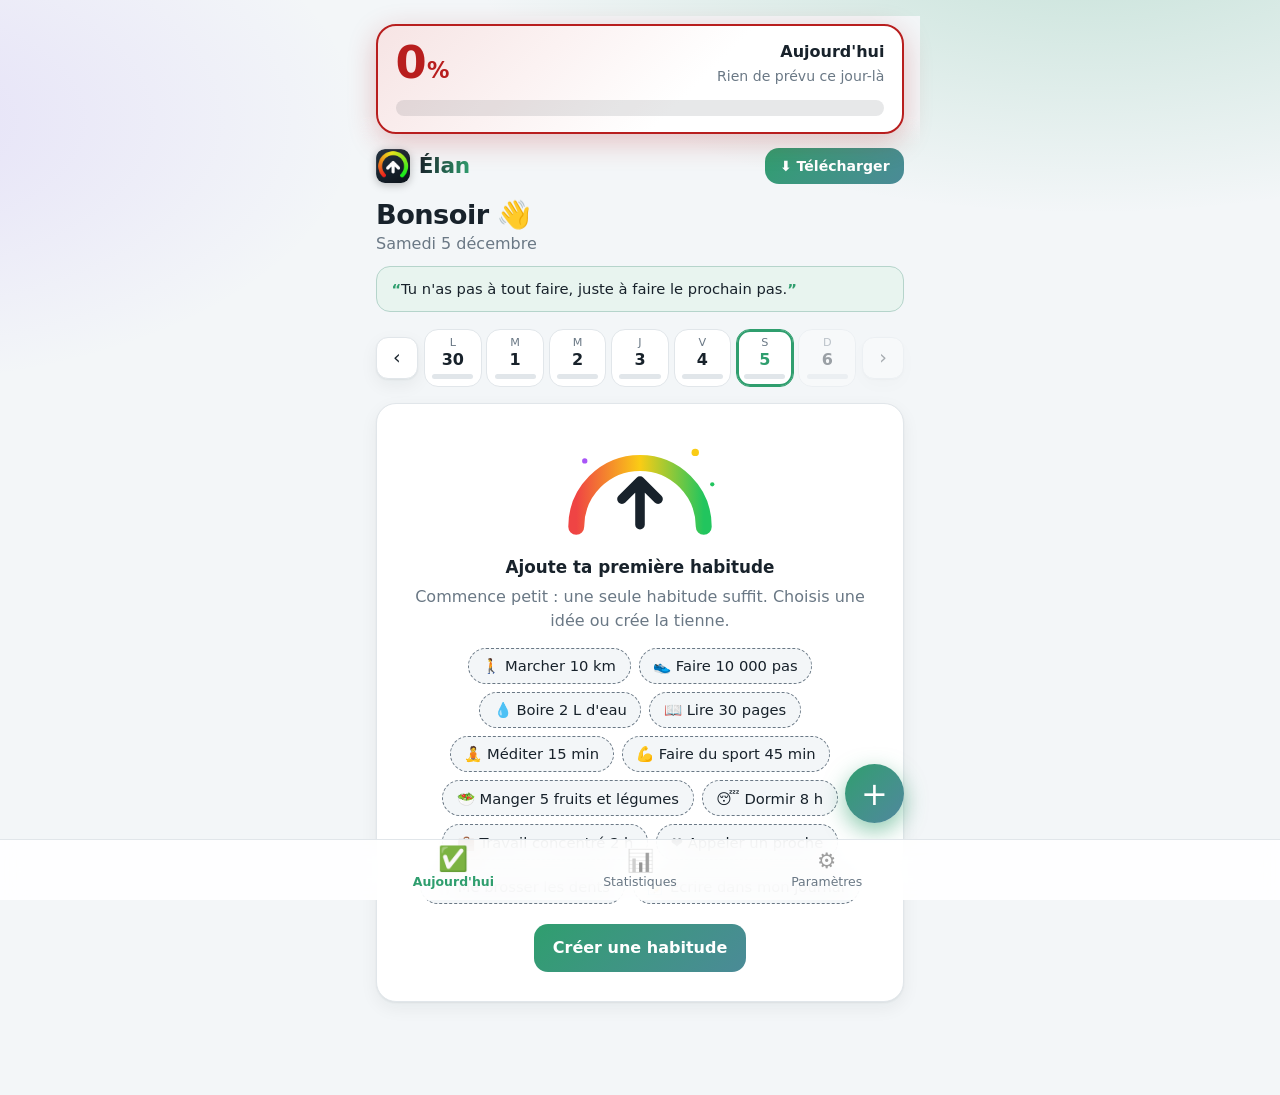
==== commit fb040f74: "Parametres, graphique d'equilibre en toile d'araignee, barres de la semaine, niveaux, badges et nouv" ====
--- a/index.html
+++ b/index.html
@@ -4,176 +4,20 @@
 <meta charset="UTF-8">
 <meta name="viewport" content="width=device-width, initial-scale=1, viewport-fit=cover">
 <title>Élan – Suivi d'habitudes gratuit, séries et jauges</title>
-<meta name="description" content="Élan : suis tes habitudes jour après jour : séries, statistiques, calendrier. Gratuit, sans compte, fonctionne hors ligne et tes données restent sur ton appareil.">
+<meta name="description" content="Élan : suis tes habitudes jour après jour avec des jauges, des séries, un graphique d'équilibre et des badges. Gratuit, sans compte, hors ligne : tes données restent sur ton appareil.">
 <meta property="og:title" content="Élan – Suivi d'habitudes gratuit">
-<meta property="og:description" content="Séries, jauges de 0 à 100 % et statistiques. Gratuit, sans compte, hors ligne.">
+<meta property="og:description" content="Jauges de 0 à 100 %, séries, graphique d'équilibre et badges. Gratuit, sans compte, hors ligne.">
 <meta property="og:type" content="website">
 <meta property="og:locale" content="fr_FR">
 <link rel="manifest" href="manifest.json">
-<meta name="theme-color" content="#f4f6f8" media="(prefers-color-scheme: light)">
-<meta name="theme-color" content="#11181f" media="(prefers-color-scheme: dark)">
+<meta name="theme-color" content="#f3f6f8" media="(prefers-color-scheme: light)">
+<meta name="theme-color" content="#0f161c" media="(prefers-color-scheme: dark)">
 <link rel="icon" type="image/png" href="icons/icon-192.png">
 <link rel="apple-touch-icon" href="icons/apple-touch-icon.png">
 <meta name="apple-mobile-web-app-capable" content="yes">
 <meta name="mobile-web-app-capable" content="yes">
 <meta name="apple-mobile-web-app-title" content="Élan">
-<style>
-:root{
-  --bg:#f4f6f8; --card:#fff; --ink:#18222b; --muted:#6a7885; --line:#e1e6ea; --accent:#2f9e6e; --accent-ink:#fff;
-  --shadow:0 1px 2px rgba(20,30,40,.06),0 4px 14px rgba(20,30,40,.05);
-}
-@media (prefers-color-scheme:dark){
-  :root{--bg:#11181f; --card:#1a232c; --ink:#e8eef3; --muted:#8d9ba8; --line:#2a3641; --accent:#3fbf8a; --accent-ink:#08150f; --shadow:none}
-}
-*{box-sizing:border-box;-webkit-tap-highlight-color:transparent}
-html,body{margin:0;background:var(--bg);color:var(--ink);font:16px/1.45 system-ui,-apple-system,"Segoe UI",Roboto,sans-serif}
-button,input,select{font:inherit;color:inherit}
-button{cursor:pointer}
-.app{max-width:560px;margin:0 auto;min-height:100dvh;padding:calc(env(safe-area-inset-top) + 1rem) 1rem calc(5.5rem + env(safe-area-inset-bottom))}
-h1{font-size:1.5rem;margin:0;letter-spacing:-.01em;display:flex;align-items:center;gap:.55rem}
-h1 img{border-radius:9px}
-h2{font-size:1.05rem;margin:1.6rem 0 .6rem}
-.sub{color:var(--muted);margin:.1rem 0 0}
-.sub::first-letter{text-transform:uppercase}
-.head{display:flex;align-items:flex-start;justify-content:space-between;gap:1rem}
-.btn.dl{padding:.55rem .95rem;font-size:.9rem;white-space:nowrap;flex:0 0 auto}
-.iconbtn{border:1px solid var(--line);background:var(--card);border-radius:12px;width:2.6rem;height:2.6rem;display:grid;place-items:center;font-size:1.2rem;box-shadow:var(--shadow)}
-.iconbtn:disabled{opacity:.35;cursor:default}
-.card{background:var(--card);border:1px solid var(--line);border-radius:18px;box-shadow:var(--shadow)}
-
-/* semaine */
-.week{display:flex;align-items:center;gap:.4rem;margin:1.1rem 0 1rem}
-.days{display:grid;grid-template-columns:repeat(7,1fr);gap:.3rem;flex:1}
-.day{border:1px solid var(--line);background:var(--card);border-radius:14px;padding:.4rem 0 .45rem;text-align:center;line-height:1.15}
-.day small{display:block;color:var(--muted);font-size:.7rem;text-transform:uppercase}
-.day b{display:block;font-size:1rem;margin:.1rem 0 .25rem}
-.day i{display:block;height:5px;border-radius:9px;margin:0 .45rem;background:var(--line);overflow:hidden}
-.day i span{display:block;height:100%;background:var(--accent)}
-.day.sel{border-color:var(--accent);box-shadow:0 0 0 2px var(--accent) inset}
-.day.today b{color:var(--accent)}
-.day:disabled{opacity:.4;cursor:default}
-
-/* synthèse du jour */
-.sum{display:flex;align-items:center;gap:1rem;padding:1rem 1.1rem;margin-bottom:1rem}
-.ring{flex:0 0 auto;width:78px;height:78px;position:relative}
-.ring svg{width:100%;height:100%;transform:rotate(-90deg)}
-.ring circle{fill:none;stroke-width:9}
-.ring .bg{stroke:var(--line)}
-.ring .fg{stroke:var(--accent);stroke-linecap:round;transition:stroke-dashoffset .35s}
-.ring span{position:absolute;inset:0;display:grid;place-items:center;font-weight:700}
-.sum p{margin:0}
-.sum .big{font-size:1.15rem;font-weight:700}
-.sum .muted{color:var(--muted);font-size:.92rem}
-
-/* compteur global collé en haut */
-.stick{position:sticky;top:0;z-index:4;background:var(--bg);margin:0 -1rem;padding:calc(env(safe-area-inset-top) * 0 + .5rem) 1rem .7rem}
-.meter{padding:.9rem 1.1rem 1rem;border-width:2px;border-color:var(--pc);transition:border-color .6s}
-.meter .mt{display:flex;align-items:center;gap:1rem}
-.meter .mn{font-size:2.8rem;font-weight:800;line-height:1;letter-spacing:-.03em;color:var(--pc);transition:color .6s;font-variant-numeric:tabular-nums}
-.meter .mu{font-size:1.4rem;font-weight:800;color:var(--pc);margin-left:.1rem;transition:color .6s}
-.meter .ml{margin-left:auto;text-align:right;min-width:0}
-.meter .ml b{display:block}
-.meter .ml span{color:var(--muted);font-size:.88rem}
-.mbar{height:16px;border-radius:99px;background:var(--line);overflow:hidden;margin-top:.8rem}
-.mbar span{display:block;height:100%;border-radius:99px;background:var(--pc);transition:width .6s cubic-bezier(.3,.8,.3,1),background-color .6s}
-
-/* jauge 0-100 % d'une habitude chiffrée */
-.gauge{flex:0 0 100%;padding:.2rem .2rem .1rem}
-.gauge input{-webkit-appearance:none;appearance:none;display:block;width:100%;height:14px;border-radius:99px;margin:.3rem 0;background:linear-gradient(90deg,var(--pc) calc(var(--p) * 1%),var(--line) calc(var(--p) * 1%));outline:none;touch-action:pan-y}
-.gauge input::-webkit-slider-thumb{-webkit-appearance:none;width:28px;height:28px;border-radius:50%;background:#fff;border:4px solid var(--pc);box-shadow:0 1px 4px rgba(0,0,0,.35)}
-.gauge input::-moz-range-thumb{width:20px;height:20px;border-radius:50%;background:#fff;border:4px solid var(--pc);box-shadow:0 1px 4px rgba(0,0,0,.35)}
-.gauge input:focus-visible{outline:2px solid var(--ink);outline-offset:4px}
-.gauge .scale{display:flex;justify-content:space-between;color:var(--muted);font-size:.72rem}
-.pcol{font-weight:700;color:var(--pc)}
-.goalrow{display:grid;grid-template-columns:1fr 1.3fr;gap:.5rem}
-.exs{display:flex;gap:.4rem;overflow-x:auto;padding-bottom:.2rem}
-.exs .chip{white-space:nowrap;flex:0 0 auto;font-size:.85rem;padding:.3rem .7rem}
-.hint{color:var(--muted);font-size:.82rem;font-weight:400}
-
-/* liste d'habitudes */
-.list{display:grid;gap:.6rem}
-.hab{display:flex;flex-wrap:wrap;align-items:center;gap:.8rem;padding:.7rem .7rem .7rem .8rem}
-.check{flex:0 0 auto;width:2.8rem;height:2.8rem;border-radius:50%;border:2.5px solid var(--c);background:transparent;display:grid;place-items:center;font-size:1.3rem;transition:background .15s,transform .1s}
-.check:active{transform:scale(.9)}
-.hab.done .check{background:var(--c);color:#fff}
-.hab .txt{flex:1;min-width:0;text-align:left;background:none;border:0;padding:0}
-.hab .name{display:block;font-weight:600;overflow:hidden;text-overflow:ellipsis;white-space:nowrap}
-.hab.done .name{color:var(--muted);text-decoration:line-through;text-decoration-thickness:1.5px}
-.hab .meta{display:block;color:var(--muted);font-size:.85rem}
-.more{border:0;background:none;color:var(--muted);font-size:1.3rem;width:2.2rem;height:2.2rem;border-radius:10px}
-.more:hover{background:var(--line)}
-.empty{text-align:center;padding:2rem 1.2rem}
-.empty .em{font-size:2.6rem}
-.chips{display:flex;flex-wrap:wrap;gap:.5rem;justify-content:center;margin-top:1rem}
-.chip{border:1px dashed var(--muted);background:var(--bg);border-radius:99px;padding:.4rem .85rem;font-size:.92rem}
-.chip:hover{border-style:solid;border-color:var(--ink)}
-
-/* boutons */
-.btn{border:0;background:var(--accent);color:var(--accent-ink);font-weight:700;border-radius:14px;padding:.8rem 1.2rem}
-.btn.ghost{background:transparent;color:var(--ink);border:1px solid var(--line)}
-.btn.danger{background:transparent;color:#d64545;border:1px solid #d64545}
-.btn.block{width:100%}
-.fab{position:fixed;right:max(1rem,calc(50% - 280px + 1rem));bottom:calc(4.6rem + env(safe-area-inset-bottom));width:3.6rem;height:3.6rem;border-radius:50%;border:0;background:var(--accent);color:var(--accent-ink);font-size:2rem;line-height:1;box-shadow:0 6px 18px rgba(0,0,0,.25);z-index:5}
-
-/* barre d'onglets */
-.tabs{position:fixed;left:0;right:0;bottom:0;display:flex;justify-content:center;background:var(--card);border-top:1px solid var(--line);padding-bottom:env(safe-area-inset-bottom);z-index:6}
-.tabs div{display:flex;width:100%;max-width:560px}
-.tabs button{flex:1;border:0;background:none;padding:.6rem 0 .55rem;color:var(--muted);font-size:.78rem;display:grid;gap:.1rem;justify-items:center}
-.tabs button span{font-size:1.35rem;line-height:1}
-.tabs button.on{color:var(--accent);font-weight:700}
-
-/* stats */
-.grid2{display:grid;grid-template-columns:1fr 1fr;gap:.6rem}
-.stat{padding:.9rem 1rem}
-.stat b{display:block;font-size:1.6rem;line-height:1.1}
-.stat span{color:var(--muted);font-size:.85rem}
-.heat{display:grid;grid-template-rows:repeat(7,1fr);grid-auto-flow:column;gap:4px;padding:1rem}
-.heat i{aspect-ratio:1;border-radius:4px;background:var(--line);display:block}
-.heat i.l1{background:color-mix(in srgb,var(--accent) 30%,var(--line))}
-.heat i.l2{background:color-mix(in srgb,var(--accent) 60%,var(--line))}
-.heat i.l3{background:var(--accent)}
-.heat i.none{background:transparent}
-.hs{padding:.9rem 1rem;margin-bottom:.6rem}
-.hs .top{display:flex;align-items:center;gap:.6rem}
-.hs .top b{flex:1;min-width:0;overflow:hidden;text-overflow:ellipsis;white-space:nowrap}
-.hs .nums{display:flex;gap:1.2rem;margin:.6rem 0 .5rem;font-size:.9rem;color:var(--muted)}
-.hs .nums strong{color:var(--ink);font-size:1.05rem}
-.bar{height:8px;border-radius:9px;background:var(--line);overflow:hidden}
-.bar span{display:block;height:100%;background:var(--c)}
-
-/* réglages */
-.set{padding:1rem 1.1rem;margin-bottom:.8rem}
-.set p{margin:.2rem 0 .8rem;color:var(--muted);font-size:.93rem}
-.set .row{display:flex;gap:.6rem;flex-wrap:wrap}
-.legal{color:var(--muted);font-size:.85rem;text-align:center;margin-top:1.5rem}
-.legal a{color:inherit}
-
-/* fenêtre d'édition */
-dialog{border:0;border-radius:22px;padding:0;width:min(520px,calc(100vw - 1.2rem));max-height:92dvh;background:var(--card);color:var(--ink);box-shadow:0 20px 60px rgba(0,0,0,.35)}
-dialog::backdrop{background:rgba(8,14,20,.55)}
-dialog form{padding:1.2rem 1.2rem 1rem;display:grid;gap:1rem}
-dialog h3{margin:0;font-size:1.2rem}
-label.f{display:grid;gap:.35rem;font-weight:600;font-size:.92rem}
-label.f small{font-weight:400;color:var(--muted)}
-input[type=text]{width:100%;padding:.7rem .85rem;border-radius:12px;border:1px solid var(--line);background:var(--bg)}
-input[type=text]:focus{outline:2px solid var(--accent);outline-offset:0}
-.emojis{display:grid;grid-template-columns:repeat(8,1fr);gap:.3rem}
-.emojis button,.dow button{border:1px solid var(--line);background:var(--bg);border-radius:10px;padding:.35rem 0;font-size:1.25rem}
-.emojis button.on,.dow button.on{border-color:var(--accent);box-shadow:0 0 0 2px var(--accent) inset}
-.colors{display:flex;gap:.55rem;flex-wrap:wrap}
-.colors button{width:2.1rem;height:2.1rem;border-radius:50%;border:3px solid var(--card);background:var(--c);box-shadow:0 0 0 1.5px var(--line)}
-.colors button.on{box-shadow:0 0 0 2.5px var(--ink)}
-.dow{display:grid;grid-template-columns:repeat(7,1fr);gap:.3rem}
-.dow button{font-size:.85rem;font-weight:600}
-.dow button.on{background:var(--accent);color:var(--accent-ink)}
-.presets{display:flex;gap:.8rem;font-size:.85rem}
-.presets button{background:none;border:0;color:var(--accent);padding:0;text-decoration:underline}
-.acts{display:flex;gap:.6rem;justify-content:space-between;flex-wrap:wrap}
-.acts .r{display:flex;gap:.6rem;margin-left:auto}
-.toast{position:fixed;left:50%;bottom:calc(5.2rem + env(safe-area-inset-bottom));transform:translateX(-50%) translateY(20px);background:var(--ink);color:var(--bg);padding:.6rem 1rem;border-radius:99px;font-size:.92rem;opacity:0;pointer-events:none;transition:.25s;z-index:20;max-width:90vw;text-align:center}
-.toast.show{opacity:1;transform:translateX(-50%)}
-@media (prefers-reduced-motion:reduce){*{transition:none!important}}
-</style>
+<link rel="stylesheet" href="style.css">
 </head>
 <body>
 <div class="app" id="app"></div>
@@ -181,446 +25,11 @@
 <nav class="tabs" aria-label="Navigation"><div>
   <button data-tab="today"><span>✅</span>Aujourd'hui</button>
   <button data-tab="stats"><span>📊</span>Statistiques</button>
-  <button data-tab="settings"><span>⚙️</span>Réglages</button>
+  <button data-tab="settings"><span>⚙️</span>Paramètres</button>
 </div></nav>
 <dialog id="dlg"></dialog>
 <div class="toast" id="toast" role="status" aria-live="polite"></div>
-
-<script>
-"use strict";
-/* ---------- données ---------- */
-const KEY = "habitudes-v1";
-const COLORS = ["#2f9e6e", "#3b8fd9", "#8a63d2", "#e0577d", "#e8863a", "#d9b12a", "#17a2b8", "#7a8794"];
-const EMOJIS = ["💧","📖","🏃","🧘","💪","🥗","😴","🧹","📝","🎸","🚭","💊","🦷","🌿","🚶","☀️"];
-const WD = ["L","M","M","J","V","S","D"];
-const WDLONG = ["lundi","mardi","mercredi","jeudi","vendredi","samedi","dimanche"];
-// [icône, nom, objectif chiffré (0 = simple case à cocher), unité]
-const SUGGEST = [
-  ["🚶","Marcher 10 km",10,"km"], ["👟","Faire 10 000 pas",10000,"pas"], ["💧","Boire 2 L d'eau",2,"L"],
-  ["📖","Lire 30 pages",30,"pages"], ["🧘","Méditer 15 min",15,"min"], ["💪","Faire du sport 45 min",45,"min"],
-  ["🥗","Manger 5 fruits et légumes",5,"portions"], ["😴","Dormir 8 h",8,"h"],
-  ["🦷","Me brosser les dents",0,""], ["📝","Écrire dans mon journal",0,""]
-];
-// Rouge (0 %) → orange → jaune → vert (100 %), de façon continue.
-const pctColor = p => `hsl(${Math.round(Math.max(0, Math.min(100, p)) * 1.2)} 72% ${p > 35 && p < 70 ? 42 : 40}%)`;
-const nf = new Intl.NumberFormat("fr-FR", { maximumFractionDigits: 2 });
-
-const $ = s => document.querySelector(s);
-const esc = s => String(s).replace(/[&<>"']/g, c => ({ "&": "&amp;", "<": "&lt;", ">": "&gt;", '"': "&quot;", "'": "&#39;" }[c]));
-const uid = () => Date.now().toString(36) + Math.random().toString(36).slice(2, 7);
-
-const pad = n => String(n).padStart(2, "0");
-const dkey = d => `${d.getFullYear()}-${pad(d.getMonth() + 1)}-${pad(d.getDate())}`;
-const parse = k => { const [y, m, d] = k.split("-").map(Number); return new Date(y, m - 1, d, 12); };
-const addDays = (k, n) => { const d = parse(k); d.setDate(d.getDate() + n); return dkey(d); };
-const wday = k => (parse(k).getDay() + 6) % 7;            // lundi = 0
-const todayKey = () => dkey(new Date());
-const monday = k => addDays(k, -wday(k));
-const isKey = k => typeof k === "string" && /^\d{4}-\d{2}-\d{2}$/.test(k);
-
-function load() {
-  try {
-    const s = JSON.parse(localStorage.getItem(KEY) || "null");
-    if (s) return clean(s);
-  } catch (_) {}
-  return { habits: [], log: {}, prog: {} };
-}
-// Nettoie des données (stockage ou import) : on ne garde que ce qui a la bonne forme.
-function clean(s) {
-  const habits = (Array.isArray(s.habits) ? s.habits : []).filter(h => h && typeof h.id === "string" && typeof h.name === "string" && isKey(h.created)).slice(0, 200).map(h => ({
-    id: h.id.slice(0, 40),
-    name: h.name.slice(0, 60),
-    emoji: typeof h.emoji === "string" ? h.emoji.slice(0, 8) : "✅",
-    color: COLORS.includes(h.color) ? h.color : COLORS[0],
-    days: Array.isArray(h.days) ? [...new Set(h.days.filter(n => Number.isInteger(n) && n >= 0 && n <= 6))] : [0,1,2,3,4,5,6],
-    created: h.created,
-    archived: !!h.archived,
-    goal: h.goal && Number.isFinite(h.goal.target) && h.goal.target > 0 && h.goal.target <= 1e6
-      ? { target: h.goal.target, unit: String(h.goal.unit || "").slice(0, 12) } : null
-  }));
-  const ids = new Set(habits.map(h => h.id)), log = {}, prog = {};
-  if (s.log && typeof s.log === "object") for (const [k, v] of Object.entries(s.log)) {
-    if (isKey(k) && Array.isArray(v)) { const l = [...new Set(v.filter(i => ids.has(i)))]; if (l.length) log[k] = l; }
-  }
-  // prog[jour][id] = avancement de 1 à 100 % pour les habitudes chiffrées
-  if (s.prog && typeof s.prog === "object") for (const [k, v] of Object.entries(s.prog)) {
-    if (!isKey(k) || !v || typeof v !== "object") continue;
-    const o = {};
-    for (const [i, p] of Object.entries(v)) if (ids.has(i) && Number.isFinite(p) && p > 0) o[i] = Math.min(100, Math.round(p));
-    if (Object.keys(o).length) prog[k] = o;
-  }
-  return { habits, log, prog };
-}
-let S = load();
-const save = () => { try { localStorage.setItem(KEY, JSON.stringify(S)); } catch (_) { toast("Enregistrement impossible : stockage plein ou bloqué."); } };
-
-/* ---------- logique ---------- */
-const active = () => S.habits.filter(h => !h.archived);
-const sched = (h, k) => h.days.includes(wday(k)) && k >= h.created;
-const done = (h, k) => (S.log[k] || []).includes(h.id);
-const forDay = k => active().filter(h => sched(h, k));
-
-// Avancement d'une habitude un jour donné, de 0 à 100 %. Une habitude simple vaut 0 ou 100.
-const pct = (h, k) => h.goal ? ((S.prog[k] || {})[h.id] || 0) : (done(h, k) ? 100 : 0);
-const dayPct = k => { const hs = forDay(k); return hs.length ? hs.reduce((n, h) => n + pct(h, k), 0) / hs.length : 0; };
-
-// Règle l'avancement ; à 100 % l'habitude compte comme faite (séries, statistiques).
-function setPct(h, k, p) {
-  p = Math.max(0, Math.min(100, Math.round(p)));
-  const P = S.prog[k] || (S.prog[k] = {});
-  if (h.goal && p > 0) P[h.id] = p; else delete P[h.id];
-  if (!Object.keys(P).length) delete S.prog[k];
-  const l = S.log[k] || (S.log[k] = []), i = l.indexOf(h.id);
-  if (p >= 100 && i < 0) l.push(h.id);
-  if (p < 100 && i >= 0) l.splice(i, 1);
-  if (!l.length) delete S.log[k];
-}
-function toggle(id, k) {
-  const h = S.habits.find(x => x.id === id);
-  setPct(h, k, pct(h, k) >= 100 ? 0 : 100);
-  save();
-}
-// Série en cours : jours prévus consécutifs réalisés. Aujourd'hui non fait ne casse pas la série.
-function streak(h) {
-  const t = todayKey(); let n = 0, k = t;
-  for (let i = 0; i < 1500 && k >= h.created; i++, k = addDays(k, -1)) {
-    if (!sched(h, k)) continue;
-    if (done(h, k)) n++; else if (k !== t) break;
-  }
-  return n;
-}
-function bestStreak(h) {
-  const t = todayKey(); let cur = 0, best = 0;
-  for (let k = h.created, i = 0; k <= t && i < 4000; k = addDays(k, 1), i++) {
-    if (!sched(h, k)) continue;
-    if (done(h, k)) { cur++; best = Math.max(best, cur); } else if (k !== t) cur = 0;
-  }
-  return best;
-}
-function rate(h, days) {
-  const t = todayKey(); let p = 0, d = 0;
-  for (let i = 0; i < days; i++) { const k = addDays(t, -i); if (k < h.created) break; if (sched(h, k)) { p++; if (done(h, k)) d++; } }
-  return p ? d / p : null;
-}
-const total = h => Object.values(S.log).reduce((n, l) => n + (l.includes(h.id) ? 1 : 0), 0);
-function dayRatio(k) { const hs = forDay(k); return hs.length ? dayPct(k) / 100 : null; }
-const scheduleText = h => h.days.length === 7 ? "Tous les jours" : h.days.length === 0 ? "Aucun jour" :
-  [0,1,2,3,4].every(i => h.days.includes(i)) && h.days.length === 5 ? "En semaine" :
-  h.days.length === 2 && h.days.includes(5) && h.days.includes(6) ? "Le week-end" :
-  [...h.days].sort().map(i => WDLONG[i].slice(0, 3) + ".").join(" ");
-
-/* ---------- état de l'interface ---------- */
-let tab = "today", sel = todayKey(), weekBack = 0;
-
-function render() {
-  $("#fab").style.display = tab === "settings" ? "none" : "";
-  document.querySelectorAll(".tabs button").forEach(b => b.classList.toggle("on", b.dataset.tab === tab));
-  $("#app").innerHTML = tab === "today" ? viewToday() : tab === "stats" ? viewStats() : viewSettings();
-  if (tab === "today") animateMeter();
-}
-
-// Pendant qu'on glisse une jauge : met à jour la carte et le compteur sans tout redessiner (sinon le doigt perd le curseur).
-function live(input) {
-  const h = S.habits.find(x => x.id === input.dataset.gauge); if (!h) return;
-  const p = +input.value, was = done(h, sel);
-  setPct(h, sel, p);
-  const card = input.closest(".hab"), g = input.closest(".gauge");
-  g.style.setProperty("--p", p); g.style.setProperty("--pc", pctColor(p));
-  card.querySelector(".meta").innerHTML = metaText(h, sel);
-  card.classList.toggle("done", done(h, sel));
-  const chk = card.querySelector(".check"); chk.textContent = done(h, sel) ? "✓" : h.emoji; chk.setAttribute("aria-pressed", done(h, sel));
-  const dp = Math.round(dayPct(sel)), hs = forDay(sel);
-  cancelAnimationFrame(tween); shown = dp;
-  $("#mnum").textContent = dp; $("#mfill").style.width = dp + "%"; $("#meter").style.setProperty("--pc", pctColor(dp));
-  $("#mmsg").textContent = meterMsg(dp, hs.length, hs.filter(x => done(x, sel)).length);
-  return !was && done(h, sel);
-}
-
-function viewToday() {
-  const t = todayKey(), start = addDays(monday(t), -7 * weekBack);
-  const d = parse(sel);
-  const strip = Array.from({ length: 7 }, (_, i) => {
-    const k = addDays(start, i), r = dayRatio(k), fut = k > t;
-    return `<button class="day${k === sel ? " sel" : ""}${k === t ? " today" : ""}" data-day="${k}" ${fut ? "disabled" : ""} aria-label="${WDLONG[i]} ${parse(k).getDate()}">
-      <small>${WD[i]}</small><b>${parse(k).getDate()}</b><i><span style="width:${r === null ? 0 : Math.round(r * 100)}%;background:${pctColor(r === null ? 0 : r * 100)}"></span></i></button>`;
-  }).join("");
-
-  const hs = forDay(sel), nd = hs.filter(h => done(h, sel)).length, dp = Math.round(dayPct(sel));
-  const label = sel === t ? "Aujourd'hui" : sel === addDays(t, -1) ? "Hier" : "Ce jour-là";
-
-  let body;
-  if (!active().length) {
-    body = `<div class="card empty"><div class="em">🌱</div><h2 style="margin:.4rem 0">Ajoute ta première habitude</h2>
-      <p class="muted" style="color:var(--muted);margin:0">Commence petit : une seule habitude suffit. Choisis une idée ou crée la tienne.</p>
-      <div class="chips">${SUGGEST.map((s, i) => `<button class="chip" data-sug="${i}">${s[0]} ${esc(s[1])}</button>`).join("")}</div>
-      <p style="margin:1.2rem 0 0"><button class="btn" data-new>Créer une habitude</button></p></div>`;
-  } else if (!hs.length) {
-    body = `<div class="card empty"><div class="em">😌</div><p style="margin:.4rem 0 0">Aucune habitude prévue ce jour-là. Profite !</p></div>`;
-  } else {
-    body = `<div class="list">${hs.map(h => {
-      const dn = done(h, sel), p = pct(h, sel);
-      return `<div class="hab card${dn ? " done" : ""}" style="--c:${h.color}" data-card="${h.id}">
-        <button class="check" data-toggle="${h.id}" aria-pressed="${dn}" aria-label="${dn ? "Décocher" : "Cocher"} ${esc(h.name)}">${dn ? "✓" : esc(h.emoji)}</button>
-        <button class="txt" data-toggle="${h.id}"><span class="name">${esc(h.name)}</span>
-          <span class="meta">${metaText(h, sel)}</span></button>
-        <button class="more" data-edit="${h.id}" aria-label="Modifier ${esc(h.name)}">⋯</button>
-        ${h.goal ? `<div class="gauge" style="--p:${p};--pc:${pctColor(p)}"><input type="range" min="0" max="100" step="1" value="${p}" data-gauge="${h.id}" aria-label="Avancement de ${esc(h.name)}">
-          <div class="scale"><span>0 %</span><span>50 %</span><span>100 %</span></div></div>` : ""}</div>`;
-    }).join("")}</div>`;
-  }
-
-  return `<div class="stick"><div class="card meter" id="meter" style="--pc:${pctColor(shown)}">
-      <div class="mt"><div><span class="mn" id="mnum">${Math.round(shown)}</span><span class="mu">%</span></div>
-        <div class="ml"><b>${label}</b><span id="mmsg">${esc(meterMsg(dp, hs.length, nd))}</span></div></div>
-      <div class="mbar" role="progressbar" aria-valuemin="0" aria-valuemax="100" aria-valuenow="${dp}" aria-label="Avancement de la journée"><span id="mfill" style="width:${shown}%"></span></div></div></div>
-    <div class="head"><div><h1><img src="icons/icon-192.png" alt="" width="34" height="34">Élan</h1><p class="sub">${esc(d.toLocaleDateString("fr-FR", { weekday: "long", day: "numeric", month: "long" }))}</p></div>${installed() ? "" : `<button class="btn dl" id="dl">⬇ Télécharger</button>`}</div>
-    <div class="week"><button class="iconbtn" data-week="-1" aria-label="Semaine précédente">‹</button><div class="days">${strip}</div>
-    <button class="iconbtn" data-week="1" aria-label="Semaine suivante" ${weekBack === 0 ? "disabled" : ""}>›</button></div>
-    ${body}`;
-}
-
-// Texte sous le nom : quantité atteinte pour une habitude chiffrée, série de jours sinon.
-function metaText(h, k) {
-  const s = streak(h), streakTxt = s ? `🔥 ${s} ${s > 1 ? "jours" : "jour"} d'affilée` : "";
-  if (!h.goal) return esc(streakTxt || scheduleText(h));
-  const p = pct(h, k), amount = `${nf.format(Math.round(h.goal.target * p) / 100)} / ${nf.format(h.goal.target)}${h.goal.unit ? " " + esc(h.goal.unit) : ""}`;
-  return `${amount} · <span class="pcol" style="--pc:${pctColor(p)}">${p} %</span>${streakTxt ? " · " + streakTxt : ""}`;
-}
-function meterMsg(p, n, nd) {
-  if (!n) return "Rien de prévu ce jour-là";
-  if (p >= 100) return "Journée parfaite, bravo ! 🎉";
-  if (p === 0) return `${n} à faire, c'est parti !`;
-  if (p < 50) return `${nd}/${n} terminées, continue !`;
-  return `${nd}/${n} terminées, presque !`;
-}
-
-// Compteur du haut : le nombre « monte » en douceur jusqu'à la nouvelle valeur, la couleur glisse du rouge au vert.
-let shown = 0, tween = 0;
-function animateMeter() {
-  const target = Math.round(dayPct(sel)), fill = $("#mfill"), num = $("#mnum"), box = $("#meter");
-  if (!fill) return;
-  cancelAnimationFrame(tween);
-  const from = shown, t0 = performance.now(), dur = matchMedia("(prefers-reduced-motion:reduce)").matches ? 0 : 650;
-  requestAnimationFrame(() => { fill.style.width = target + "%"; box.style.setProperty("--pc", pctColor(target)); });
-  const step = now => {
-    const f = dur ? Math.min(1, (now - t0) / dur) : 1;
-    shown = from + (target - from) * (1 - Math.pow(1 - f, 3));
-    num.textContent = Math.round(shown);
-    if (f < 1) tween = requestAnimationFrame(step); else shown = target;
-  };
-  tween = requestAnimationFrame(step);
-}
-
-function viewStats() {
-  const hs = active(), t = todayKey();
-  if (!hs.length) return `<h1>Statistiques</h1><div class="card empty" style="margin-top:1rem"><div class="em">📊</div><p>Ajoute une habitude pour voir tes statistiques.</p></div>`;
-  // calendrier : 12 semaines, colonnes = semaines, lignes = lundi à dimanche
-  const first = addDays(monday(t), -7 * 11);
-  let cells = "";
-  for (let i = 0; i < 84; i++) {
-    const k = addDays(first, i), r = k > t ? undefined : dayRatio(k);
-    const cls = r === undefined ? "none" : r === null || r === 0 ? "" : r < .5 ? "l1" : r < 1 ? "l2" : "l3";
-    cells += `<i class="${cls}" title="${k}${r == null ? "" : " : " + Math.round(r * 100) + " %"}"></i>`;
-  }
-  let p = 0, d = 0;
-  for (let i = 0; i < 7; i++) { const k = addDays(t, -i); for (const h of forDay(k)) { p++; if (done(h, k)) d++; } }
-  const week = p ? Math.round(d / p * 100) + " %" : "–";
-  const bestNow = Math.max(0, ...hs.map(streak));
-  const totalDone = hs.reduce((n, h) => n + total(h), 0);
-
-  return `<h1>Statistiques</h1>
-    <div class="grid2" style="margin-top:1rem">
-      <div class="card stat"><b>${week}</b><span>réussite sur 7 jours</span></div>
-      <div class="card stat"><b>🔥 ${bestNow}</b><span>meilleure série en cours</span></div>
-      <div class="card stat"><b>${totalDone}</b><span>validations au total</span></div>
-      <div class="card stat"><b>${hs.length}</b><span>habitude${hs.length > 1 ? "s" : ""} suivie${hs.length > 1 ? "s" : ""}</span></div></div>
-    <h2>12 dernières semaines</h2><div class="card heat" aria-label="Calendrier des 12 dernières semaines">${cells}</div>
-    <h2>Par habitude</h2>${hs.map(h => {
-      const r = rate(h, 30);
-      return `<div class="card hs" style="--c:${h.color}"><div class="top"><span style="font-size:1.4rem">${esc(h.emoji)}</span><b>${esc(h.name)}</b><button class="more" data-edit="${h.id}" aria-label="Modifier">⋯</button></div>
-        <div class="nums"><span><strong>${streak(h)}</strong> série</span><span><strong>${bestStreak(h)}</strong> record</span><span><strong>${total(h)}</strong> fois</span><span><strong>${r === null ? "–" : Math.round(r * 100) + " %"}</strong> sur 30 j</span></div>
-        <div class="bar"><span style="width:${r === null ? 0 : Math.round(r * 100)}%"></span></div></div>`;
-    }).join("")}`;
-}
-
-function viewSettings() {
-  const arch = S.habits.filter(h => h.archived);
-  return `<h1>Réglages</h1>
-    ${installed() ? "" : `<div class="card set" id="installBox" style="margin-top:1rem"><b>Télécharger l'application</b><p>Ajoute Élan à ton écran d'accueil : elle s'ouvre comme une vraie app, même sans internet.</p><button class="btn" id="dl">⬇ Télécharger</button></div>`}
-    <div class="card set" style="margin-top:1rem"><b>Sauvegarde</b><p>Tes données sont uniquement sur cet appareil. Exporte-les pour les garder en sécurité ou les passer sur un autre appareil.</p>
-      <div class="row"><button class="btn ghost" id="export">Exporter (fichier)</button><button class="btn ghost" id="import">Importer…</button></div>
-      <input type="file" id="file" accept="application/json,.json" hidden></div>
-    ${arch.length ? `<div class="card set"><b>Habitudes archivées</b><p>Elles n'apparaissent plus mais gardent leur historique.</p>${arch.map(h => `<div class="row" style="align-items:center;margin-bottom:.4rem"><span>${esc(h.emoji)}</span><span style="flex:1">${esc(h.name)}</span><button class="btn ghost" data-restore="${h.id}">Restaurer</button></div>`).join("")}</div>` : ""}
-    <div class="card set"><b>Tout effacer</b><p>Supprime toutes les habitudes et tout l'historique de cet appareil. Action définitive.</p><button class="btn danger" id="wipe">Tout effacer</button></div>
-    <p class="legal">Gratuit, sans compte, sans pub. Aucune donnée n'est envoyée sur internet.<br>Tes données ne quittent jamais ton appareil.</p>`;
-}
-
-/* ---------- fenêtre d'édition ---------- */
-const dlg = $("#dlg");
-let form = null;
-function openForm(id) {
-  const h = id ? S.habits.find(x => x.id === id) : null;
-  form = h ? { ...h, days: [...h.days], id: h.id, gt: h.goal ? String(h.goal.target).replace(".", ",") : "", gu: h.goal ? h.goal.unit : "" }
-           : { id: null, name: "", emoji: EMOJIS[0], color: COLORS[0], days: [0,1,2,3,4,5,6], gt: "", gu: "" };
-  drawForm(); dlg.showModal();
-  if (!h) setTimeout(() => dlg.querySelector("#fname").focus(), 50);
-}
-function drawForm() {
-  const isNew = !form.id;
-  dlg.innerHTML = `<form method="dialog" id="f" novalidate>
-    <h3>${isNew ? "Nouvelle habitude" : "Modifier l'habitude"}</h3>
-    ${isNew ? `<div class="f" style="display:grid;gap:.35rem"><b style="font-size:.92rem">Exemples</b><div class="exs">${SUGGEST.map((s, i) => `<button type="button" class="chip" data-ex="${i}">${s[0]} ${esc(s[1])}</button>`).join("")}</div></div>` : ""}
-    <label class="f">Nom<input type="text" id="fname" maxlength="60" placeholder="Ex. : Lire 10 minutes" autocomplete="off" value="${esc(form.name)}"></label>
-    <div class="f" style="display:grid;gap:.35rem"><b style="font-size:.92rem">Icône</b><div class="emojis">${EMOJIS.map(e => `<button type="button" data-emoji="${e}" class="${e === form.emoji ? "on" : ""}">${e}</button>`).join("")}</div></div>
-    <div class="f" style="display:grid;gap:.35rem"><b style="font-size:.92rem">Couleur</b><div class="colors">${COLORS.map(c => `<button type="button" data-color="${c}" style="--c:${c}" class="${c === form.color ? "on" : ""}" aria-label="Couleur ${c}"></button>`).join("")}</div></div>
-    <div class="f" style="display:grid;gap:.35rem"><b style="font-size:.92rem">Jours concernés</b><div class="dow">${WD.map((w, i) => `<button type="button" data-dow="${i}" class="${form.days.includes(i) ? "on" : ""}" aria-label="${WDLONG[i]}">${w}</button>`).join("")}</div>
-      <div class="presets"><button type="button" data-preset="all">Tous les jours</button><button type="button" data-preset="week">Semaine</button><button type="button" data-preset="we">Week-end</button></div></div>
-    <div class="f" style="display:grid;gap:.35rem"><b style="font-size:.92rem">Objectif chiffré <span class="hint">(facultatif)</span></b>
-      <div class="goalrow"><input type="text" id="gt" inputmode="decimal" autocomplete="off" placeholder="Ex. : 10" value="${esc(form.gt)}" aria-label="Quantité à atteindre"><input type="text" id="gu" maxlength="12" autocomplete="off" placeholder="km, pages, min…" value="${esc(form.gu)}" aria-label="Unité"></div>
-      <span class="hint">Avec un objectif, tu règles ta progression de 0 à 100 % avec une jauge. Sans objectif, c'est une simple case à cocher.</span></div>
-    <p id="ferr" style="color:#d64545;margin:0;min-height:1.2em" role="alert"></p>
-    <div class="acts">${isNew ? "" : `<button type="button" class="btn danger" id="arch">Archiver</button>`}
-      <div class="r"><button type="button" class="btn ghost" id="cancel">Annuler</button><button type="submit" class="btn" id="ok">Enregistrer</button></div></div>
-    ${isNew ? "" : `<button type="button" class="btn danger block" id="del" style="margin-top:-.2rem">Supprimer définitivement</button>`}
-  </form>`;
-}
-dlg.addEventListener("click", e => {
-  if (e.target === dlg) { dlg.close(); return; }                     // clic sur le fond
-  const b = e.target.closest("button"); if (!b) return;
-  const keepName = () => { form.name = dlg.querySelector("#fname").value; form.gt = dlg.querySelector("#gt").value; form.gu = dlg.querySelector("#gu").value; };
-  if (b.dataset.ex !== undefined) {
-    const [emoji, name, target, unit] = SUGGEST[+b.dataset.ex];
-    Object.assign(form, { name, emoji, gt: target ? String(target) : "", gu: unit }); drawForm();
-  } else if (b.dataset.emoji) { keepName(); form.emoji = b.dataset.emoji; drawForm(); }
-  else if (b.dataset.color) { keepName(); form.color = b.dataset.color; drawForm(); }
-  else if (b.dataset.dow !== undefined) {
-    keepName(); const i = +b.dataset.dow;
-    form.days = form.days.includes(i) ? form.days.filter(x => x !== i) : [...form.days, i]; drawForm();
-  } else if (b.dataset.preset) {
-    keepName(); form.days = b.dataset.preset === "all" ? [0,1,2,3,4,5,6] : b.dataset.preset === "week" ? [0,1,2,3,4] : [5,6]; drawForm();
-  } else if (b.id === "cancel") dlg.close();
-  else if (b.id === "arch") { S.habits.find(h => h.id === form.id).archived = true; save(); dlg.close(); toast("Habitude archivée (réglages pour la restaurer)."); render(); }
-  else if (b.id === "del") {
-    if (confirm("Supprimer cette habitude et tout son historique ?")) {
-      S.habits = S.habits.filter(h => h.id !== form.id);
-      for (const k of Object.keys(S.log)) { S.log[k] = S.log[k].filter(i => i !== form.id); if (!S.log[k].length) delete S.log[k]; }
-      for (const k of Object.keys(S.prog)) { delete S.prog[k][form.id]; if (!Object.keys(S.prog[k]).length) delete S.prog[k]; }
-      save(); dlg.close(); render();
-    }
-  }
-});
-dlg.addEventListener("submit", e => {
-  e.preventDefault();
-  const name = dlg.querySelector("#fname").value.trim();
-  const err = dlg.querySelector("#ferr");
-  if (!name) { err.textContent = "Donne un nom à ton habitude."; return; }
-  if (!form.days.length) { err.textContent = "Choisis au moins un jour."; return; }
-  const gtRaw = dlg.querySelector("#gt").value.trim(), target = parseFloat(gtRaw.replace(",", "."));
-  if (gtRaw && !(target > 0 && target <= 1e6)) { err.textContent = "L'objectif doit être un nombre positif (ex. : 10)."; return; }
-  const goal = gtRaw ? { target, unit: dlg.querySelector("#gu").value.trim().slice(0, 12) } : null;
-  if (form.id) {
-    const h = S.habits.find(x => x.id === form.id);
-    Object.assign(h, { name, emoji: form.emoji, color: form.color, days: [...form.days].sort(), goal });
-    // Objectif retiré : l'avancement partiel n'a plus de sens, on le supprime (les jours terminés restent faits).
-    if (!goal) for (const k of Object.keys(S.prog)) { delete S.prog[k][h.id]; if (!Object.keys(S.prog[k]).length) delete S.prog[k]; }
-  } else S.habits.push({ id: uid(), name, emoji: form.emoji, color: form.color, days: [...form.days].sort(), created: todayKey(), archived: false, goal });
-  save(); dlg.close(); render();
-});
-
-/* ---------- événements ---------- */
-$("#fab").addEventListener("click", () => openForm());
-document.querySelector(".tabs").addEventListener("click", e => { const b = e.target.closest("button"); if (b) { tab = b.dataset.tab; render(); window.scrollTo(0, 0); } });
-
-$("#app").addEventListener("click", e => {
-  const b = e.target.closest("button"); if (!b) return;
-  const d = b.dataset;
-  if (d.toggle) {
-    const was = forDay(sel).every(h => done(h, sel));
-    toggle(d.toggle, sel);
-    const now = forDay(sel).length && forDay(sel).every(h => done(h, sel));
-    render();
-    if (now && !was) toast("Journée complète, bravo ! 🎉");
-    if (navigator.vibrate) try { navigator.vibrate(15); } catch (_) {}
-  }
-  else if (d.edit) openForm(d.edit);
-  else if (d.day) { sel = d.day; render(); }
-  else if (d.week) {
-    weekBack = Math.max(0, weekBack + (+d.week === -1 ? 1 : -1));
-    const start = addDays(monday(todayKey()), -7 * weekBack), t = todayKey();
-    const k = addDays(start, wday(sel)); sel = k > t ? t : k; render();
-  }
-  else if ("new" in d) openForm();
-  else if (d.sug !== undefined) {
-    const [emoji, name, target, unit] = SUGGEST[+d.sug];
-    S.habits.push({ id: uid(), name, emoji, color: COLORS[S.habits.length % COLORS.length], days: [0,1,2,3,4,5,6], created: todayKey(), archived: false, goal: target ? { target, unit } : null });
-    save(); render();
-  }
-  else if (d.restore) { S.habits.find(h => h.id === d.restore).archived = false; save(); render(); }
-  else if (b.id === "export") {
-    const blob = new Blob([JSON.stringify({ app: "habitudes", version: 1, ...S }, null, 1)], { type: "application/json" });
-    const a = document.createElement("a"); a.href = URL.createObjectURL(blob); a.download = `habitudes-${todayKey()}.json`;
-    document.body.append(a); a.click(); a.remove(); setTimeout(() => URL.revokeObjectURL(a.href), 1000);
-  }
-  else if (b.id === "import") $("#file").click();
-  else if (b.id === "wipe") {
-    if (confirm("Tout effacer définitivement ? Pense à exporter avant.")) { S = { habits: [], log: {}, prog: {} }; shown = 0; save(); tab = "today"; toast("Données effacées."); render(); }
-  }
-  else if (b.id === "dl") download();
-});
-// Jauge : mise à jour en direct pendant le glissement, enregistrement et message de fin au relâchement.
-$("#app").addEventListener("input", e => { if (e.target.dataset.gauge) live(e.target); });
-$("#app").addEventListener("change", e => {
-  if (e.target.dataset.gauge) {
-    const hs = forDay(sel), all = hs.length && hs.every(h => done(h, sel));
-    save(); render();
-    if (all) toast("Journée complète, bravo ! 🎉");
-    return;
-  }
-  if (e.target.id !== "file" || !e.target.files[0]) return;
-  const f = e.target.files[0];
-  if (f.size > 5e6) { toast("Fichier trop gros."); return; }
-  f.text().then(txt => {
-    const n = clean(JSON.parse(txt));
-    if (!n.habits.length) throw new Error("vide");
-    if (!confirm(`Importer ${n.habits.length} habitude(s) ? Elles remplaceront les données actuelles.`)) return;
-    S = n; save(); tab = "today"; toast("Import réussi."); render();
-  }).catch(() => toast("Fichier invalide."));
-});
-
-/* ---------- divers ---------- */
-let tt;
-function toast(msg) { const t = $("#toast"); t.textContent = msg; t.classList.add("show"); clearTimeout(tt); tt = setTimeout(() => t.classList.remove("show"), 2600); }
-
-let deferred = null;
-const installed = () => matchMedia("(display-mode: standalone)").matches || navigator.standalone === true;
-
-// Bouton « Télécharger » : lance l'installation du navigateur si elle est disponible, sinon explique comment faire.
-function download() {
-  if (deferred) { deferred.prompt(); deferred.userChoice.finally(() => { deferred = null; render(); }); return; }
-  const ua = navigator.userAgent, ios = /iPhone|iPad|iPod/.test(ua), android = /Android/.test(ua);
-  const steps = ios ? ["Ouvre cette page dans <b>Safari</b>.", "Appuie sur le bouton <b>Partager</b> (carré avec une flèche vers le haut).", "Choisis <b>Sur l'écran d'accueil</b>, puis <b>Ajouter</b>."]
-    : android ? ["Ouvre cette page dans <b>Chrome</b>.", "Appuie sur le menu <b>⋮</b> en haut à droite.", "Choisis <b>Installer l'application</b> (ou <b>Ajouter à l'écran d'accueil</b>)."]
-    : ["Ouvre cette page dans <b>Chrome</b> ou <b>Edge</b>.", "Clique sur l'icône d'installation à droite de la barre d'adresse (écran avec une flèche), ou sur le menu <b>⋮</b> → <b>Installer Élan</b>."];
-  dlg.innerHTML = `<form method="dialog" style="display:grid;gap:1rem;padding:1.2rem">
-    <h3 style="margin:0">Télécharger l'application</h3>
-    <p style="margin:0;color:var(--muted)">Gratuite, sans compte, et elle fonctionne sans internet une fois installée.</p>
-    <ol style="margin:0;padding-left:1.2rem;display:grid;gap:.5rem">${steps.map(s => `<li>${s}</li>`).join("")}</ol>
-    <button type="button" class="btn" id="cancel">Compris</button></form>`;
-  dlg.showModal();
-}
-window.addEventListener("beforeinstallprompt", e => { e.preventDefault(); deferred = e; });
-window.addEventListener("appinstalled", () => { deferred = null; toast("Application installée !"); render(); });
-
-// Nouveau jour (appli restée ouverte, ou retour dessus) : on repasse sur aujourd'hui.
-let lastDay = todayKey();
-document.addEventListener("visibilitychange", () => {
-  if (document.hidden) return;
-  const t = todayKey();
-  if (t !== lastDay) { if (sel === lastDay) sel = t; lastDay = t; weekBack = 0; render(); }
-});
-
-if ("serviceWorker" in navigator) addEventListener("load", () => navigator.serviceWorker.register("sw.js").catch(() => {}));
-render();
-</script>
+<canvas id="cv" aria-hidden="true"></canvas>
+<script src="app.js"></script>
 </body>
 </html>
--- a/style.css
+++ b/style.css
@@ -0,0 +1,221 @@
+/* Élan – styles */
+:root{
+  --bg:#f3f6f8; --card:#fff; --ink:#18222b; --muted:#6a7885; --line:#e1e6ea; --accent:#2f9e6e; --accent-ink:#fff;
+  --shadow:0 1px 2px rgba(20,30,40,.06),0 6px 18px rgba(20,30,40,.06);
+}
+@media (prefers-color-scheme:dark){
+  :root:not([data-theme="light"]){--bg:#0f161c; --card:#18222b; --ink:#e8eef3; --muted:#8d9ba8; --line:#27333e; --shadow:0 1px 0 rgba(255,255,255,.03) inset}
+}
+:root[data-theme="dark"]{--bg:#0f161c; --card:#18222b; --ink:#e8eef3; --muted:#8d9ba8; --line:#27333e; --shadow:0 1px 0 rgba(255,255,255,.03) inset}
+*{box-sizing:border-box;-webkit-tap-highlight-color:transparent}
+html{font-size:16px}
+html,body{margin:0;background:var(--bg);color:var(--ink)}
+body{font:1rem/1.45 system-ui,-apple-system,"Segoe UI",Roboto,sans-serif;
+  background:
+    radial-gradient(900px 420px at 85% -80px,color-mix(in srgb,var(--accent) 24%,transparent),transparent 70%),
+    radial-gradient(700px 380px at -10% 120px,color-mix(in srgb,#8b5cf6 14%,transparent),transparent 70%),
+    var(--bg);
+  background-attachment:fixed}
+button,input,select{font:inherit;color:inherit}
+button{cursor:pointer}
+.app{max-width:560px;margin:0 auto;min-height:100dvh;padding:calc(env(safe-area-inset-top) + 1rem) 1rem calc(5.8rem + env(safe-area-inset-bottom))}
+h1{font-size:1.35rem;margin:0;letter-spacing:-.01em;display:flex;align-items:center;gap:.55rem}
+h1 img{border-radius:9px;box-shadow:0 2px 8px rgba(0,0,0,.25)}
+.gt{background:linear-gradient(90deg,var(--ink),var(--accent));-webkit-background-clip:text;background-clip:text;color:transparent;font-weight:800}
+h2{font-size:1.05rem;margin:1.7rem 0 .6rem;display:flex;align-items:center;gap:.4rem}
+h2 small{margin-left:auto;font-weight:500;color:var(--muted);font-size:.82rem}
+.sub{color:var(--muted);margin:.1rem 0 0}
+.sub::first-letter{text-transform:uppercase}
+.head{display:flex;align-items:center;justify-content:space-between;gap:1rem;margin-top:.2rem}
+.hello{font-size:1.7rem;font-weight:800;letter-spacing:-.02em;margin:.9rem 0 0;line-height:1.15}
+.quote{margin:.7rem 0 0;padding:.7rem .9rem;border-radius:14px;background:color-mix(in srgb,var(--accent) 11%,var(--card));border:1px solid color-mix(in srgb,var(--accent) 25%,var(--line));font-size:.92rem;color:var(--ink)}
+.quote i{color:var(--accent);font-style:normal;font-weight:700}
+.iconbtn{border:1px solid var(--line);background:var(--card);border-radius:12px;width:2.6rem;height:2.6rem;display:grid;place-items:center;font-size:1.2rem;box-shadow:var(--shadow)}
+.iconbtn:disabled{opacity:.35;cursor:default}
+.card{background:var(--card);border:1px solid var(--line);border-radius:20px;box-shadow:var(--shadow)}
+
+/* semaine */
+.week{display:flex;align-items:center;gap:.4rem;margin:1.1rem 0 1rem}
+.days{display:grid;grid-template-columns:repeat(7,1fr);gap:.3rem;flex:1}
+.day{border:1px solid var(--line);background:var(--card);border-radius:14px;padding:.4rem 0 .45rem;text-align:center;line-height:1.15;transition:transform .12s}
+.day:active{transform:scale(.94)}
+.day small{display:block;color:var(--muted);font-size:.7rem;text-transform:uppercase}
+.day b{display:block;font-size:1rem;margin:.1rem 0 .25rem}
+.day i{display:block;height:5px;border-radius:9px;margin:0 .45rem;background:var(--line);overflow:hidden}
+.day i span{display:block;height:100%}
+.day.sel{border-color:var(--accent);box-shadow:0 0 0 2px var(--accent) inset}
+.day.today b{color:var(--accent)}
+.day:disabled{opacity:.4;cursor:default}
+
+/* compteur global collé en haut */
+.stick{position:sticky;top:0;z-index:4;margin:0 -1rem;padding:.5rem 1rem .7rem;background:linear-gradient(var(--bg) 78%,transparent)}
+.meter{padding:.9rem 1.1rem 1rem;border-width:2px;border-color:var(--pc);transition:border-color .6s;
+  background:linear-gradient(135deg,color-mix(in srgb,var(--pc) 12%,var(--card)),var(--card) 60%);box-shadow:0 8px 28px color-mix(in srgb,var(--pc) 25%,transparent)}
+.meter .mt{display:flex;align-items:center;gap:1rem}
+.meter .mn{font-size:2.8rem;font-weight:800;line-height:1;letter-spacing:-.03em;color:var(--pc);transition:color .6s;font-variant-numeric:tabular-nums}
+.meter .mu{font-size:1.4rem;font-weight:800;color:var(--pc);margin-left:.1rem;transition:color .6s}
+.meter .ml{margin-left:auto;text-align:right;min-width:0}
+.meter .ml b{display:block}
+.meter .ml span{color:var(--muted);font-size:.88rem}
+.mbar{height:16px;border-radius:99px;background:color-mix(in srgb,var(--ink) 10%,transparent);overflow:hidden;margin-top:.8rem}
+.mbar span{display:block;height:100%;border-radius:99px;background:linear-gradient(90deg,color-mix(in srgb,var(--pc) 70%,#fff),var(--pc));transition:width .6s cubic-bezier(.3,.8,.3,1),background-color .6s}
+
+/* jauge 0-100 % d'une habitude chiffrée */
+.gauge{flex:0 0 100%;padding:.2rem .2rem .1rem}
+.gauge input{-webkit-appearance:none;appearance:none;display:block;width:100%;height:14px;border-radius:99px;margin:.3rem 0;background:linear-gradient(90deg,var(--pc) calc(var(--p) * 1%),var(--line) calc(var(--p) * 1%));outline:none;touch-action:pan-y}
+.gauge input::-webkit-slider-thumb{-webkit-appearance:none;width:28px;height:28px;border-radius:50%;background:#fff;border:4px solid var(--pc);box-shadow:0 1px 4px rgba(0,0,0,.35)}
+.gauge input::-moz-range-thumb{width:20px;height:20px;border-radius:50%;background:#fff;border:4px solid var(--pc);box-shadow:0 1px 4px rgba(0,0,0,.35)}
+.gauge input:focus-visible{outline:2px solid var(--ink);outline-offset:4px}
+.gauge .scale{display:flex;justify-content:space-between;color:var(--muted);font-size:.72rem}
+.pcol{font-weight:700;color:var(--pc)}
+
+/* liste d'habitudes */
+.list{display:grid;gap:.65rem}
+.hab{display:flex;flex-wrap:wrap;align-items:center;gap:.8rem;padding:.75rem .7rem .75rem .85rem;position:relative;overflow:hidden;
+  background:linear-gradient(100deg,color-mix(in srgb,var(--c) 14%,var(--card)),var(--card) 55%)}
+.hab::before{content:"";position:absolute;left:0;top:0;bottom:0;width:5px;background:var(--c)}
+.check{flex:0 0 auto;width:2.9rem;height:2.9rem;border-radius:50%;border:2.5px solid var(--c);background:var(--card);display:grid;place-items:center;font-size:1.3rem;transition:background .15s,transform .1s}
+.check:active{transform:scale(.88)}
+.hab.done .check{background:var(--c);color:#fff;box-shadow:0 4px 14px color-mix(in srgb,var(--c) 55%,transparent)}
+.hab .txt{flex:1;min-width:0;text-align:left;background:none;border:0;padding:0}
+.hab .name{display:block;font-weight:650;overflow:hidden;text-overflow:ellipsis;white-space:nowrap}
+.hab.done .name{color:var(--muted);text-decoration:line-through;text-decoration-thickness:1.5px}
+.hab .meta{display:block;color:var(--muted);font-size:.85rem}
+.more{border:0;background:none;color:var(--muted);font-size:1.3rem;width:2.2rem;height:2.2rem;border-radius:10px}
+.more:hover{background:var(--line)}
+.empty{text-align:center;padding:1.6rem 1.2rem 1.8rem}
+.empty svg{width:170px;height:auto;margin:0 auto .2rem;display:block}
+.empty .em{font-size:2.6rem}
+.chips{display:flex;flex-wrap:wrap;gap:.5rem;justify-content:center;margin-top:1rem}
+.chip{border:1px dashed var(--muted);background:var(--bg);border-radius:99px;padding:.4rem .85rem;font-size:.92rem}
+.chip:hover{border-style:solid;border-color:var(--ink)}
+.chip.on{border:1px solid var(--accent);background:color-mix(in srgb,var(--accent) 16%,var(--bg));font-weight:600}
+
+/* boutons */
+.btn{border:0;background:linear-gradient(135deg,var(--accent),color-mix(in srgb,var(--accent) 70%,#8b5cf6));color:var(--accent-ink);font-weight:700;border-radius:14px;padding:.8rem 1.2rem}
+.btn.ghost{background:transparent;color:var(--ink);border:1px solid var(--line)}
+.btn.danger{background:transparent;color:#d64545;border:1px solid #d64545}
+.btn.block{width:100%}
+.btn.dl{padding:.5rem .9rem;font-size:.88rem;white-space:nowrap;flex:0 0 auto}
+.fab{position:fixed;right:max(1rem,calc(50% - 280px + 1rem));bottom:calc(4.8rem + env(safe-area-inset-bottom));width:3.7rem;height:3.7rem;border-radius:50%;border:0;background:linear-gradient(135deg,var(--accent),color-mix(in srgb,var(--accent) 65%,#8b5cf6));color:var(--accent-ink);font-size:2rem;line-height:1;box-shadow:0 8px 22px color-mix(in srgb,var(--accent) 55%,transparent);z-index:5;transition:transform .15s}
+.fab:active{transform:scale(.9) rotate(90deg)}
+
+/* barre d'onglets */
+.tabs{position:fixed;left:0;right:0;bottom:0;display:flex;justify-content:center;background:color-mix(in srgb,var(--card) 88%,transparent);backdrop-filter:blur(14px);-webkit-backdrop-filter:blur(14px);border-top:1px solid var(--line);padding-bottom:env(safe-area-inset-bottom);z-index:6}
+.tabs div{display:flex;width:100%;max-width:560px}
+.tabs button{flex:1;border:0;background:none;padding:.6rem 0 .55rem;color:var(--muted);font-size:.78rem;display:grid;gap:.1rem;justify-items:center}
+.tabs button span{font-size:1.35rem;line-height:1;filter:grayscale(1);opacity:.7;transition:transform .15s}
+.tabs button.on{color:var(--accent);font-weight:700}
+.tabs button.on span{filter:none;opacity:1;transform:translateY(-2px) scale(1.12)}
+
+/* statistiques */
+.hero{display:flex;align-items:center;gap:1rem;padding:1rem 1.1rem;margin-top:1rem;
+  background:linear-gradient(135deg,color-mix(in srgb,var(--accent) 22%,var(--card)),color-mix(in srgb,#8b5cf6 16%,var(--card)))}
+.hero .big{font-size:2.6rem;line-height:1;flex:0 0 auto;filter:drop-shadow(0 4px 8px rgba(0,0,0,.25))}
+.hero div{min-width:0;flex:1}
+.hero b{display:block;font-size:1.1rem}
+.hero small{color:var(--muted);display:block;margin:.1rem 0 .5rem}
+.grid2{display:grid;grid-template-columns:1fr 1fr;gap:.6rem}
+.stat{padding:.9rem 1rem}
+.stat b{display:block;font-size:1.6rem;line-height:1.1}
+.stat span{color:var(--muted);font-size:.85rem}
+.bars{display:grid;grid-template-columns:repeat(7,1fr);gap:.5rem;padding:1rem 1rem .8rem;align-items:end}
+.bars .col{display:grid;gap:.35rem;justify-items:center;text-align:center}
+.bars .track{height:120px;width:100%;max-width:34px;border-radius:12px;background:color-mix(in srgb,var(--ink) 8%,transparent);display:flex;align-items:flex-end;overflow:hidden}
+.bars .fill{width:100%;border-radius:12px;min-height:6px;transition:height .6s cubic-bezier(.3,.8,.3,1)}
+.bars .col.fut .track{opacity:.4}
+.bars .col.today small{color:var(--accent);font-weight:800}
+.bars small{font-size:.68rem;letter-spacing:.06em;color:var(--muted);font-weight:600}
+.bars em{font-style:normal;font-size:.72rem;font-weight:700}
+.seg{display:inline-flex;border:1px solid var(--line);border-radius:12px;overflow:hidden;background:var(--bg)}
+.seg button{border:0;background:none;padding:.4rem .75rem;font-size:.85rem;color:var(--muted)}
+.seg button.on{background:var(--accent);color:var(--accent-ink);font-weight:700}
+.radar{padding:.6rem .4rem .9rem}
+.radar svg{width:100%;height:auto;display:block}
+.radar .ring{fill:none;stroke:var(--line);stroke-width:1}
+.radar .axis{stroke:var(--line);stroke-width:1}
+.radar .poly{fill:color-mix(in srgb,var(--accent) 28%,transparent);stroke:var(--accent);stroke-width:2.5;stroke-linejoin:round}
+.radar .dot{fill:var(--card);stroke:var(--accent);stroke-width:2.5}
+.radar text{fill:var(--ink);font-size:12.5px;font-weight:600}
+.radar text .v{fill:var(--muted);font-weight:500;font-size:11px}
+.radar .lab.empty{opacity:.45}
+.radar .center{fill:var(--muted);font-size:10px;font-weight:500}
+.heat{display:grid;grid-template-rows:repeat(7,1fr);grid-auto-flow:column;gap:4px;padding:1rem}
+.heat i{aspect-ratio:1;border-radius:4px;background:var(--line);display:block}
+.heat i.l1{background:color-mix(in srgb,var(--accent) 30%,var(--line))}
+.heat i.l2{background:color-mix(in srgb,var(--accent) 60%,var(--line))}
+.heat i.l3{background:var(--accent)}
+.heat i.none{background:transparent}
+.badges{display:grid;grid-template-columns:repeat(3,1fr);gap:.6rem}
+.badge{padding:.8rem .4rem;text-align:center;border-radius:18px}
+.badge .ic{font-size:1.9rem;line-height:1.1;display:block}
+.badge b{display:block;font-size:.78rem;margin-top:.25rem}
+.badge small{display:block;color:var(--muted);font-size:.68rem;line-height:1.25}
+.badge.lock .ic{filter:grayscale(1);opacity:.35}
+.badge.lock b{color:var(--muted)}
+.badge.got{background:linear-gradient(160deg,color-mix(in srgb,var(--accent) 18%,var(--card)),var(--card))}
+.hs{padding:.9rem 1rem;margin-bottom:.6rem}
+.hs .top{display:flex;align-items:center;gap:.6rem}
+.hs .top b{flex:1;min-width:0;overflow:hidden;text-overflow:ellipsis;white-space:nowrap}
+.hs .nums{display:flex;gap:1.2rem;margin:.6rem 0 .5rem;font-size:.9rem;color:var(--muted);flex-wrap:wrap}
+.hs .nums strong{color:var(--ink);font-size:1.05rem}
+.bar{height:8px;border-radius:99px;background:var(--line);overflow:hidden}
+.bar span{display:block;height:100%;border-radius:99px;background:var(--c,var(--accent))}
+
+/* paramètres */
+.group{margin-top:1.1rem}
+.group>h2{margin:0 0 .5rem;font-size:.82rem;text-transform:uppercase;letter-spacing:.08em;color:var(--muted)}
+.rows{overflow:hidden}
+.row2{display:flex;align-items:center;gap:1rem;padding:.8rem 1rem;border-top:1px solid var(--line)}
+.rows>.row2:first-child,.rows>:first-child{border-top:0}
+.row2>span:first-child{flex:1;min-width:0}
+.row2 b{display:block;font-weight:600}
+.row2 small{display:block;color:var(--muted);font-size:.82rem}
+.switch{position:relative;flex:0 0 auto;width:48px;height:28px}
+.switch input{position:absolute;inset:0;opacity:0;margin:0;width:100%;height:100%;cursor:pointer;z-index:1}
+.switch i{position:absolute;inset:0;border-radius:99px;background:var(--line);transition:background .2s}
+.switch i::after{content:"";position:absolute;left:3px;top:3px;width:22px;height:22px;border-radius:50%;background:#fff;box-shadow:0 1px 3px rgba(0,0,0,.35);transition:transform .2s}
+.switch input:checked+i{background:var(--accent)}
+.switch input:checked+i::after{transform:translateX(20px)}
+.switch input:focus-visible+i{outline:2px solid var(--ink);outline-offset:2px}
+.swatches{display:flex;gap:.5rem;flex-wrap:wrap;justify-content:flex-end}
+.swatches button{width:1.9rem;height:1.9rem;border-radius:50%;border:3px solid var(--card);background:var(--c);box-shadow:0 0 0 1.5px var(--line)}
+.swatches button.on{box-shadow:0 0 0 2.5px var(--ink)}
+.txtin{width:100%;max-width:11rem;padding:.55rem .75rem;border-radius:12px;border:1px solid var(--line);background:var(--bg)}
+.set{padding:1rem 1.1rem;margin-bottom:.8rem}
+.set p{margin:.2rem 0 .8rem;color:var(--muted);font-size:.93rem}
+.set .row{display:flex;gap:.6rem;flex-wrap:wrap}
+.legal{color:var(--muted);font-size:.85rem;text-align:center;margin-top:1.5rem}
+
+/* fenêtre d'édition */
+dialog{border:0;border-radius:24px;padding:0;width:min(520px,calc(100vw - 1.2rem));max-height:92dvh;background:var(--card);color:var(--ink);box-shadow:0 20px 60px rgba(0,0,0,.4)}
+dialog::backdrop{background:rgba(8,14,20,.6);backdrop-filter:blur(3px)}
+dialog form{padding:1.2rem 1.2rem 1rem;display:grid;gap:1rem}
+dialog h3{margin:0;font-size:1.2rem}
+label.f{display:grid;gap:.35rem;font-weight:600;font-size:.92rem}
+input[type=text]{width:100%;padding:.7rem .85rem;border-radius:12px;border:1px solid var(--line);background:var(--bg)}
+input[type=text]:focus{outline:2px solid var(--accent);outline-offset:0}
+.emojis{display:grid;grid-template-columns:repeat(8,1fr);gap:.3rem}
+.emojis button,.dow button{border:1px solid var(--line);background:var(--bg);border-radius:10px;padding:.35rem 0;font-size:1.25rem}
+.emojis button.on,.dow button.on{border-color:var(--accent);box-shadow:0 0 0 2px var(--accent) inset}
+.colors{display:flex;gap:.55rem;flex-wrap:wrap}
+.colors button{width:2.1rem;height:2.1rem;border-radius:50%;border:3px solid var(--card);background:var(--c);box-shadow:0 0 0 1.5px var(--line)}
+.colors button.on{box-shadow:0 0 0 2.5px var(--ink)}
+.dow{display:grid;grid-template-columns:repeat(7,1fr);gap:.3rem}
+.dow button{font-size:.85rem;font-weight:600}
+.dow button.on{background:var(--accent);color:var(--accent-ink)}
+.presets{display:flex;gap:.8rem;font-size:.85rem}
+.presets button{background:none;border:0;color:var(--accent);padding:0;text-decoration:underline}
+.goalrow{display:grid;grid-template-columns:1fr 1.3fr;gap:.5rem}
+.exs{display:flex;gap:.4rem;overflow-x:auto;padding-bottom:.2rem}
+.exs .chip{white-space:nowrap;flex:0 0 auto;font-size:.85rem;padding:.3rem .7rem}
+.cats{display:flex;flex-wrap:wrap;gap:.4rem}
+.cats .chip{font-size:.85rem;padding:.3rem .7rem;border-style:solid;border-color:var(--line)}
+.hint{color:var(--muted);font-size:.82rem;font-weight:400}
+.acts{display:flex;gap:.6rem;justify-content:space-between;flex-wrap:wrap}
+.acts .r{display:flex;gap:.6rem;margin-left:auto}
+.toast{position:fixed;left:50%;bottom:calc(5.4rem + env(safe-area-inset-bottom));transform:translateX(-50%) translateY(20px);background:var(--ink);color:var(--bg);padding:.6rem 1rem;border-radius:99px;font-size:.92rem;opacity:0;pointer-events:none;transition:.25s;z-index:20;max-width:90vw;text-align:center}
+.toast.show{opacity:1;transform:translateX(-50%)}
+#cv{position:fixed;inset:0;width:100%;height:100%;pointer-events:none;z-index:30}
+.noanim *,.noanim *::before,.noanim *::after{transition:none!important;animation:none!important}
+@media (prefers-reduced-motion:reduce){*{transition:none!important}}
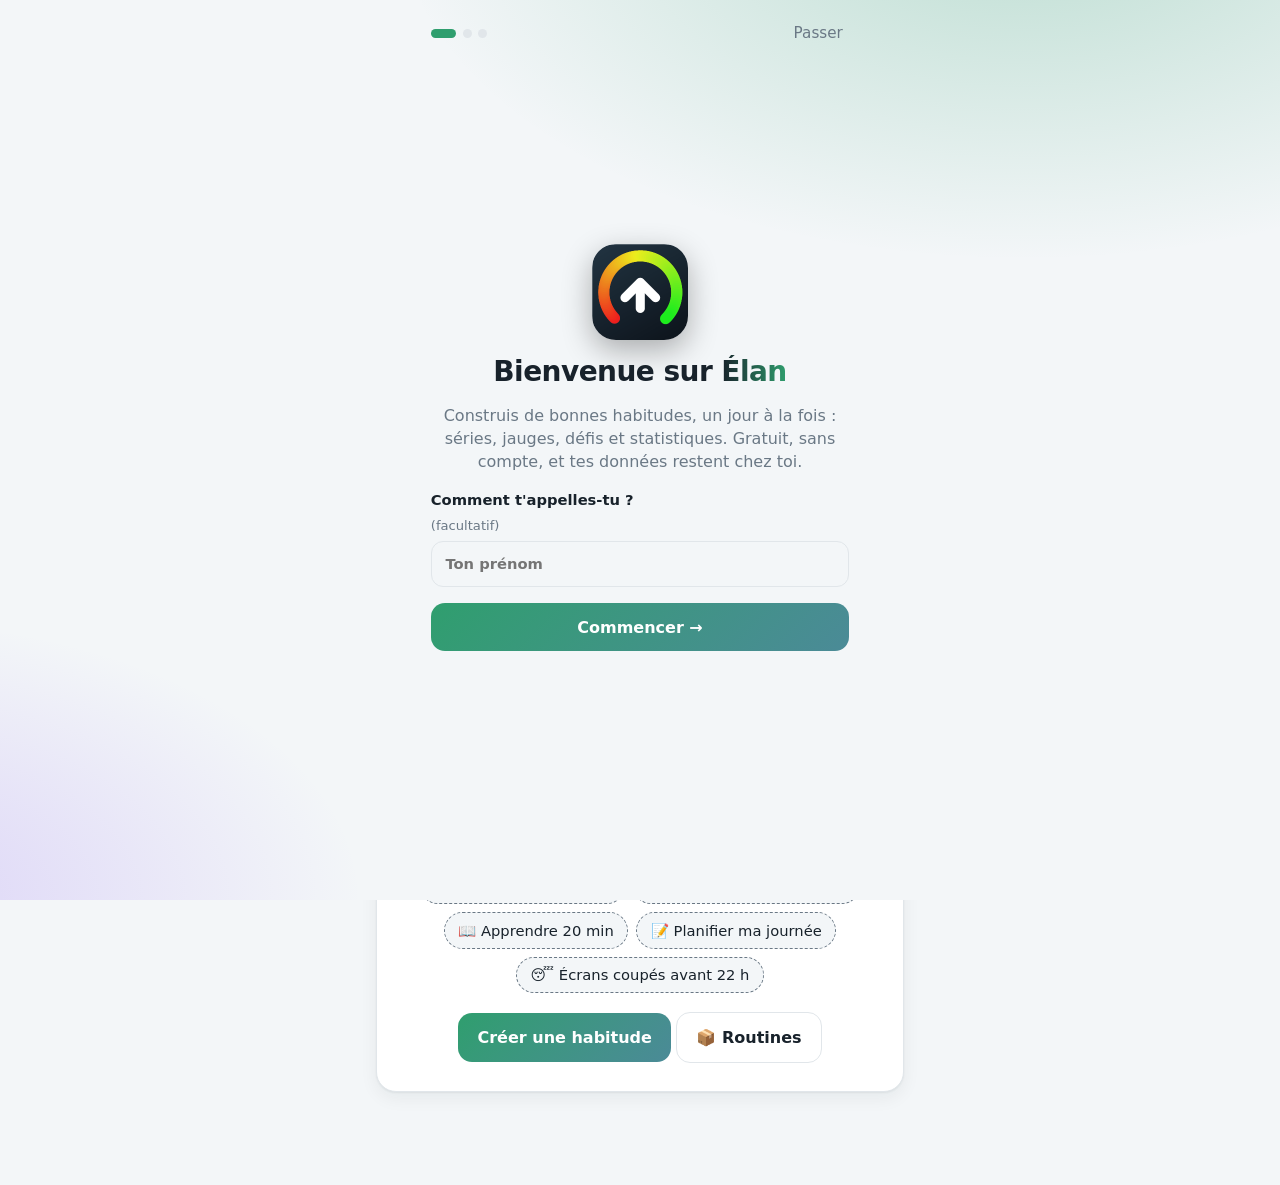
==== commit 6baa37d5: "Defis 7/21/30 jours, partage du score de la semaine en image, ecran de bienvenue en 3 etapes Co-Auth" ====
--- a/index.html
+++ b/index.html
@@ -29,6 +29,7 @@
 </div></nav>
 <dialog id="dlg"></dialog>
 <div class="toast" id="toast" role="status" aria-live="polite"></div>
+<div class="ob" id="ob" hidden></div>
 <canvas id="cv" aria-hidden="true"></canvas>
 <script src="app.js"></script>
 </body>
--- a/style.css
+++ b/style.css
@@ -219,3 +219,50 @@
 #cv{position:fixed;inset:0;width:100%;height:100%;pointer-events:none;z-index:30}
 .noanim *,.noanim *::before,.noanim *::after{transition:none!important;animation:none!important}
 @media (prefers-reduced-motion:reduce){*{transition:none!important}}
+
+/* joker, revue, routines, synchro */
+.joker{display:flex;flex-wrap:wrap;align-items:center;gap:.5rem .7rem;justify-content:space-between;margin:0 0 .6rem;padding:.55rem .75rem;border-radius:16px;font-size:.85rem;line-height:1.35;background:color-mix(in srgb,var(--ink) 6%,var(--card));border:1px dashed var(--line)}
+.joker.on{background:color-mix(in srgb,var(--accent) 12%,var(--card));border:1px solid color-mix(in srgb,var(--accent) 35%,var(--line))}
+.joker>span:first-child{flex:1 1 11rem}
+.joker .btn{padding:.4rem .8rem;font-size:.85rem;white-space:nowrap}
+.review{padding:1rem 1.1rem}
+.rv-top{display:flex;align-items:center;gap:1rem}
+.rv-score{flex:0 0 auto;width:5rem;height:5rem;border-radius:50%;display:grid;place-items:center;font-size:1.7rem;font-weight:800;color:var(--pc);border:6px solid var(--pc);background:color-mix(in srgb,var(--pc) 10%,transparent);line-height:1}
+.rv-score small{font-size:.7rem;font-weight:700;margin-left:1px}
+.rv-list{list-style:none;margin:1rem 0 0;padding:0;display:grid;gap:.7rem}
+.rv-list li{display:flex;gap:.7rem;align-items:flex-start;font-size:.92rem}
+.rv-list li>span:first-child{font-size:1.3rem;line-height:1.2}
+.up{color:#22a35a;font-weight:700}.down{color:#d64545;font-weight:700}
+.routine{padding:.8rem .9rem}
+.rt-h{display:flex;align-items:center;gap:.7rem}
+.rt-h>span:nth-child(2){flex:1;min-width:0}
+.rt-h b{display:block}.rt-h small{display:block;color:var(--muted);font-size:.82rem}
+.rt-e{font-size:1.8rem}
+.rt-h .btn{padding:.5rem .9rem;font-size:.88rem}
+.code{font:700 1.15rem/1.3 ui-monospace,SFMono-Regular,Consolas,monospace;letter-spacing:.06em;text-align:center;padding:.8rem;margin:.2rem 0 .8rem;border-radius:14px;background:var(--bg);border:1px dashed var(--accent);user-select:all;word-break:break-all}
+
+/* défis, bienvenue */
+.chbar{display:block;height:5px;border-radius:99px;background:var(--line);overflow:hidden;margin-top:.35rem}
+.chbar i{display:block;height:100%;border-radius:99px;background:linear-gradient(90deg,#8b5cf6,var(--accent))}
+.ob{position:fixed;inset:0;z-index:40;overflow:auto;background:radial-gradient(900px 500px at 80% -10%,color-mix(in srgb,var(--accent) 28%,transparent),transparent 70%),radial-gradient(700px 400px at -10% 100%,color-mix(in srgb,#8b5cf6 22%,transparent),transparent 70%),var(--bg)}
+.ob[hidden]{display:none}
+.ob-in{max-width:460px;margin:0 auto;min-height:100%;padding:calc(env(safe-area-inset-top) + 1.2rem) 1.3rem calc(1.5rem + env(safe-area-inset-bottom));display:flex;flex-direction:column;gap:1rem;justify-content:center;text-align:center}
+.ob-top{display:flex;align-items:center;justify-content:space-between;position:absolute;left:0;right:0;top:0;max-width:460px;margin:0 auto;padding:calc(env(safe-area-inset-top) + 1rem) 1.3rem 0}
+.ob-dots{display:flex;gap:.4rem}
+.ob-dots i{width:.55rem;height:.55rem;border-radius:99px;background:var(--line);transition:all .25s}
+.ob-dots i.on{width:1.6rem;background:var(--accent)}
+.ob-skip{border:0;background:none;color:var(--muted);font-size:.95rem;padding:.4rem}
+.ob-logo{border-radius:24px;margin:0 auto;box-shadow:0 10px 30px rgba(0,0,0,.3)}
+.ob-h{font-size:1.75rem;line-height:1.15;display:block;margin:0;letter-spacing:-.02em}
+.ob-p{margin:0;color:var(--muted)}
+.ob-goals{display:grid;grid-template-columns:1fr 1fr;gap:.6rem}
+.obgoal{display:flex;flex-direction:column;align-items:center;gap:.3rem;padding:1rem .5rem;border-radius:18px;border:2px solid var(--line);background:var(--card);font-weight:600;transition:transform .12s}
+.obgoal span{font-size:2rem;line-height:1}
+.obgoal:active{transform:scale(.96)}
+.obgoal.on{border-color:var(--accent);background:color-mix(in srgb,var(--accent) 14%,var(--card))}
+.ob-picks{display:grid;gap:.5rem}
+.obpick{display:flex;align-items:center;justify-content:space-between;gap:.6rem;width:100%;text-align:left;padding:.8rem 1rem;border-radius:16px;border:2px solid var(--line);background:var(--card)}
+.obpick b{color:var(--accent);font-size:1.1rem;min-width:1rem}
+.obpick.on{border-color:var(--accent);background:color-mix(in srgb,var(--accent) 12%,var(--card))}
+.ob-nav{display:flex;gap:.6rem;justify-content:space-between;margin-top:.4rem}
+.ob-nav .btn:last-child{flex:1}
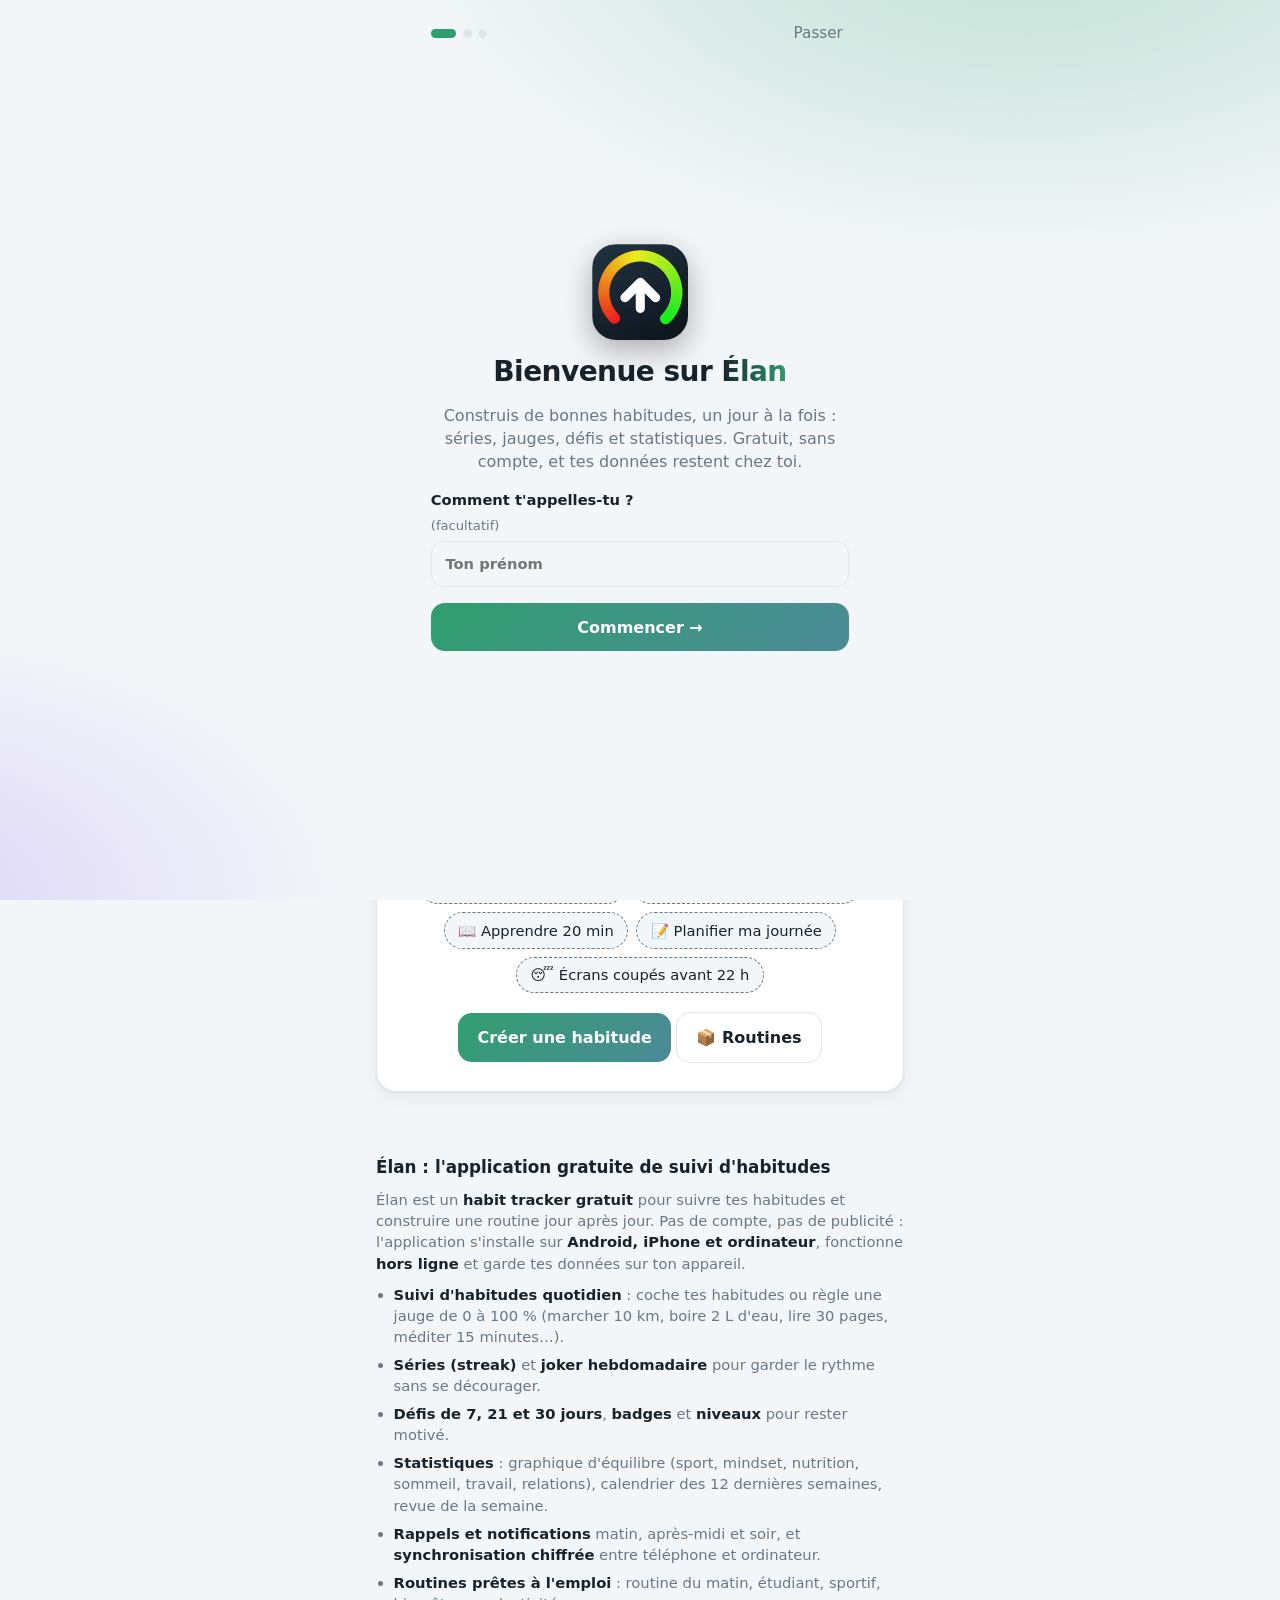
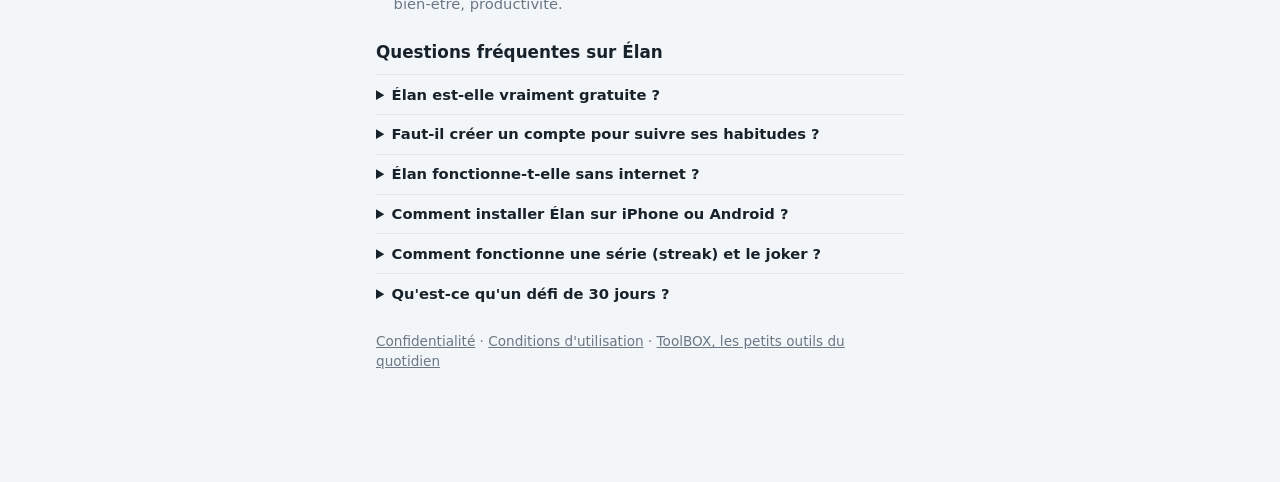
==== commit 3fe0d5eb: "Referencement : titre, description, donnees structurees (WebApplication + FAQ), texte de presentatio" ====
--- a/index.html
+++ b/index.html
@@ -3,12 +3,28 @@
 <head>
 <meta charset="UTF-8">
 <meta name="viewport" content="width=device-width, initial-scale=1, viewport-fit=cover">
-<title>Élan – Suivi d'habitudes gratuit, séries et jauges</title>
-<meta name="description" content="Élan : suis tes habitudes jour après jour avec des jauges, des séries, un graphique d'équilibre et des badges. Gratuit, sans compte, hors ligne : tes données restent sur ton appareil.">
-<meta property="og:title" content="Élan – Suivi d'habitudes gratuit">
-<meta property="og:description" content="Jauges de 0 à 100 %, séries, graphique d'équilibre et badges. Gratuit, sans compte, hors ligne.">
+<title>Élan : application gratuite de suivi d'habitudes (habit tracker) – séries, défis, badges</title>
+<link rel="canonical" href="https://elan.alguisand.workers.dev/">
+<meta name="tiktok-developers-site-verification" content="uYD6DICQsqp8LaT0EMX2KWdw7gm6Qw8D">
+<meta name="google-site-verification" content="zIcCpNnr83XRWX4ZZ8O4Bn5eEjX8Yakip1Rc62aNTd0" />
+<meta name="description" content="Élan, l'application gratuite de suivi d'habitudes et de routines : jauges 0-100 %, séries, défis 7/21/30 jours, badges, statistiques et rappels. Sans compte, sans pub, hors ligne, sur Android, iPhone et ordinateur.">
+<meta name="keywords" content="suivi d'habitudes, habit tracker, application habitudes gratuite, tracker d'habitudes, suivi de routine, application routine, créer de bonnes habitudes, défi 30 jours, série de jours, streak, motivation, productivité, to-do habitudes, appli gratuite sans compte">
+<meta name="robots" content="index, follow, max-image-preview:large">
+<meta name="application-name" content="Élan">
+<meta property="og:site_name" content="Élan">
+<meta property="og:title" content="Élan : application gratuite de suivi d'habitudes">
+<meta property="og:description" content="Jauges de 0 à 100 %, séries, défis de 30 jours, badges et graphique d'équilibre. Gratuit, sans compte, hors ligne.">
 <meta property="og:type" content="website">
+<meta property="og:url" content="https://elan.alguisand.workers.dev/">
 <meta property="og:locale" content="fr_FR">
+<meta property="og:image" content="https://elan.alguisand.workers.dev/icons/og-image.png">
+<meta property="og:image:width" content="1920">
+<meta property="og:image:height" content="1080">
+<meta property="og:image:alt" content="Élan : l'application gratuite de suivi d'habitudes, avec jauges, séries et badges">
+<meta name="twitter:card" content="summary_large_image">
+<meta name="twitter:title" content="Élan : application gratuite de suivi d'habitudes">
+<meta name="twitter:description" content="Jauges, séries, défis de 30 jours, badges et statistiques. Gratuit, sans compte.">
+<meta name="twitter:image" content="https://elan.alguisand.workers.dev/icons/og-image.png">
 <link rel="manifest" href="manifest.json">
 <meta name="theme-color" content="#f3f6f8" media="(prefers-color-scheme: light)">
 <meta name="theme-color" content="#0f161c" media="(prefers-color-scheme: dark)">
@@ -18,9 +34,43 @@
 <meta name="mobile-web-app-capable" content="yes">
 <meta name="apple-mobile-web-app-title" content="Élan">
 <link rel="stylesheet" href="style.css">
+<script type="application/ld+json">[
+{"@context":"https://schema.org","@type":"WebApplication","name":"Élan","alternateName":["Élan suivi d'habitudes","Élan habit tracker"],"url":"https://elan.alguisand.workers.dev/","description":"Application gratuite de suivi d'habitudes et de routines : jauges de progression, séries de jours, défis de 7, 21 et 30 jours, badges, statistiques, rappels et synchronisation. Sans compte, hors ligne.","applicationCategory":"HealthApplication","applicationSubCategory":"Habit tracker","operatingSystem":"Android, iOS, Windows, macOS, Linux (navigateur)","browserRequirements":"Requires JavaScript","inLanguage":"fr-FR","isAccessibleForFree":true,"offers":{"@type":"Offer","price":"0","priceCurrency":"EUR"},"image":"https://elan.alguisand.workers.dev/icons/og-image.png","featureList":["Suivi d'habitudes quotidien","Jauges de progression de 0 à 100 %","Séries de jours consécutifs (streak)","Défis de 7, 21 et 30 jours","Joker hebdomadaire","Badges et niveaux","Graphique d'équilibre par catégorie","Revue de la semaine","Rappels et notifications","Synchronisation chiffrée entre appareils","Fonctionne hors ligne","Thème sombre et clair"]},
+{"@context":"https://schema.org","@type":"FAQPage","mainEntity":[
+{"@type":"Question","name":"Élan est-elle vraiment gratuite ?","acceptedAnswer":{"@type":"Answer","text":"Oui. Élan est gratuite, sans abonnement, sans publicité et sans compte à créer."}},
+{"@type":"Question","name":"Faut-il créer un compte pour suivre ses habitudes ?","acceptedAnswer":{"@type":"Answer","text":"Non. Tes habitudes sont enregistrées sur ton appareil. Si tu le souhaites, tu peux activer une synchronisation chiffrée entre plusieurs appareils avec un simple code."}},
+{"@type":"Question","name":"Élan fonctionne-t-elle sans internet ?","acceptedAnswer":{"@type":"Answer","text":"Oui. Une fois installée, l'application fonctionne hors ligne."}},
+{"@type":"Question","name":"Comment installer Élan sur iPhone ou Android ?","acceptedAnswer":{"@type":"Answer","text":"Sur Android, ouvre Élan dans Chrome puis choisis Installer l'application. Sur iPhone, ouvre Élan dans Safari, appuie sur Partager puis Sur l'écran d'accueil."}},
+{"@type":"Question","name":"Comment fonctionne une série (streak) et le joker ?","acceptedAnswer":{"@type":"Answer","text":"Une série compte les jours consécutifs où tu valides une habitude. Une fois par semaine, tu peux utiliser un joker pour sauter un jour sans casser ta série."}},
+{"@type":"Question","name":"Qu'est-ce qu'un défi de 30 jours dans Élan ?","acceptedAnswer":{"@type":"Answer","text":"Tu choisis une habitude et un défi de 7, 21 ou 30 jours. Chaque jour validé fait avancer une barre de progression, et un badge te récompense à la fin."}}
+]}
+]</script>
 </head>
 <body>
 <div class="app" id="app"></div>
+<noscript><section class="about"><h1>Élan : application gratuite de suivi d'habitudes</h1><p>Élan est un habit tracker gratuit : jauges de progression, séries, défis de 30 jours, badges et statistiques. Active JavaScript pour l'utiliser.</p></section></noscript>
+
+<section class="about" id="a-propos" aria-label="À propos d'Élan">
+  <h2>Élan : l'application gratuite de suivi d'habitudes</h2>
+  <p>Élan est un <strong>habit tracker gratuit</strong> pour suivre tes habitudes et construire une routine jour après jour. Pas de compte, pas de publicité : l'application s'installe sur <strong>Android, iPhone et ordinateur</strong>, fonctionne <strong>hors ligne</strong> et garde tes données sur ton appareil.</p>
+  <ul>
+    <li><strong>Suivi d'habitudes quotidien</strong> : coche tes habitudes ou règle une jauge de 0 à 100 % (marcher 10 km, boire 2 L d'eau, lire 30 pages, méditer 15 minutes…).</li>
+    <li><strong>Séries (streak)</strong> et <strong>joker hebdomadaire</strong> pour garder le rythme sans se décourager.</li>
+    <li><strong>Défis de 7, 21 et 30 jours</strong>, <strong>badges</strong> et <strong>niveaux</strong> pour rester motivé.</li>
+    <li><strong>Statistiques</strong> : graphique d'équilibre (sport, mindset, nutrition, sommeil, travail, relations), calendrier des 12 dernières semaines, revue de la semaine.</li>
+    <li><strong>Rappels et notifications</strong> matin, après-midi et soir, et <strong>synchronisation chiffrée</strong> entre téléphone et ordinateur.</li>
+    <li><strong>Routines prêtes à l'emploi</strong> : routine du matin, étudiant, sportif, bien-être, productivité.</li>
+  </ul>
+  <h2>Questions fréquentes sur Élan</h2>
+  <details><summary>Élan est-elle vraiment gratuite ?</summary><p>Oui. Élan est gratuite, sans abonnement, sans publicité et sans compte à créer.</p></details>
+  <details><summary>Faut-il créer un compte pour suivre ses habitudes ?</summary><p>Non. Tes habitudes sont enregistrées sur ton appareil. Tu peux activer une synchronisation chiffrée entre plusieurs appareils avec un simple code.</p></details>
+  <details><summary>Élan fonctionne-t-elle sans internet ?</summary><p>Oui. Une fois installée, l'application fonctionne hors ligne.</p></details>
+  <details><summary>Comment installer Élan sur iPhone ou Android ?</summary><p>Sur Android, ouvre Élan dans Chrome puis choisis « Installer l'application ». Sur iPhone, ouvre Élan dans Safari, appuie sur Partager puis « Sur l'écran d'accueil ».</p></details>
+  <details><summary>Comment fonctionne une série (streak) et le joker ?</summary><p>Une série compte les jours consécutifs où tu valides une habitude. Une fois par semaine, tu peux utiliser un joker pour sauter un jour sans casser ta série.</p></details>
+  <details><summary>Qu'est-ce qu'un défi de 30 jours ?</summary><p>Tu choisis une habitude et un défi de 7, 21 ou 30 jours. Chaque jour validé fait avancer une barre de progression, et un badge te récompense à la fin.</p></details>
+  <p class="about-links"><a href="confidentialite.html">Confidentialité</a> · <a href="conditions.html">Conditions d'utilisation</a> · <a href="https://toolbox.alguisand.workers.dev/">ToolBOX, les petits outils du quotidien</a></p>
+</section>
+
 <button class="fab" id="fab" aria-label="Ajouter une habitude">+</button>
 <nav class="tabs" aria-label="Navigation"><div>
   <button data-tab="today"><span>✅</span>Aujourd'hui</button>
--- a/style.css
+++ b/style.css
@@ -18,7 +18,7 @@
   background-attachment:fixed}
 button,input,select{font:inherit;color:inherit}
 button{cursor:pointer}
-.app{max-width:560px;margin:0 auto;min-height:100dvh;padding:calc(env(safe-area-inset-top) + 1rem) 1rem calc(5.8rem + env(safe-area-inset-bottom))}
+.app{max-width:560px;margin:0 auto;min-height:calc(100dvh - 5rem);padding:calc(env(safe-area-inset-top) + 1rem) 1rem calc(5.8rem + env(safe-area-inset-bottom))}
 h1{font-size:1.35rem;margin:0;letter-spacing:-.01em;display:flex;align-items:center;gap:.55rem}
 h1 img{border-radius:9px;box-shadow:0 2px 8px rgba(0,0,0,.25)}
 .gt{background:linear-gradient(90deg,var(--ink),var(--accent));-webkit-background-clip:text;background-clip:text;color:transparent;font-weight:800}
@@ -186,6 +186,7 @@
 .set p{margin:.2rem 0 .8rem;color:var(--muted);font-size:.93rem}
 .set .row{display:flex;gap:.6rem;flex-wrap:wrap}
 .legal{color:var(--muted);font-size:.85rem;text-align:center;margin-top:1.5rem}
+.legal a{color:var(--accent)}
 
 /* fenêtre d'édition */
 dialog{border:0;border-radius:24px;padding:0;width:min(520px,calc(100vw - 1.2rem));max-height:92dvh;background:var(--card);color:var(--ink);box-shadow:0 20px 60px rgba(0,0,0,.4)}
@@ -266,3 +267,15 @@
 .obpick.on{border-color:var(--accent);background:color-mix(in srgb,var(--accent) 12%,var(--card))}
 .ob-nav{display:flex;gap:.6rem;justify-content:space-between;margin-top:.4rem}
 .ob-nav .btn:last-child{flex:1}
+
+/* texte de présentation (référencement) : discret, sous l'appli */
+.about{max-width:560px;margin:-3.5rem auto 0;padding:0 1rem calc(6.5rem + env(safe-area-inset-bottom));color:var(--muted);font-size:.92rem}
+.about h1,.about h2{font-size:1.05rem;color:var(--ink);margin:1.6rem 0 .6rem;display:block}
+.about p{margin:.4rem 0}
+.about ul{margin:.6rem 0;padding-left:1.1rem;display:grid;gap:.4rem}
+.about strong{color:var(--ink);font-weight:600}
+.about details{border-top:1px solid var(--line);padding:.55rem 0}
+.about summary{cursor:pointer;color:var(--ink);font-weight:600}
+.about details p{margin:.4rem 0 .2rem}
+.about a{color:inherit}
+.about-links{margin-top:1.2rem!important;font-size:.85rem}
